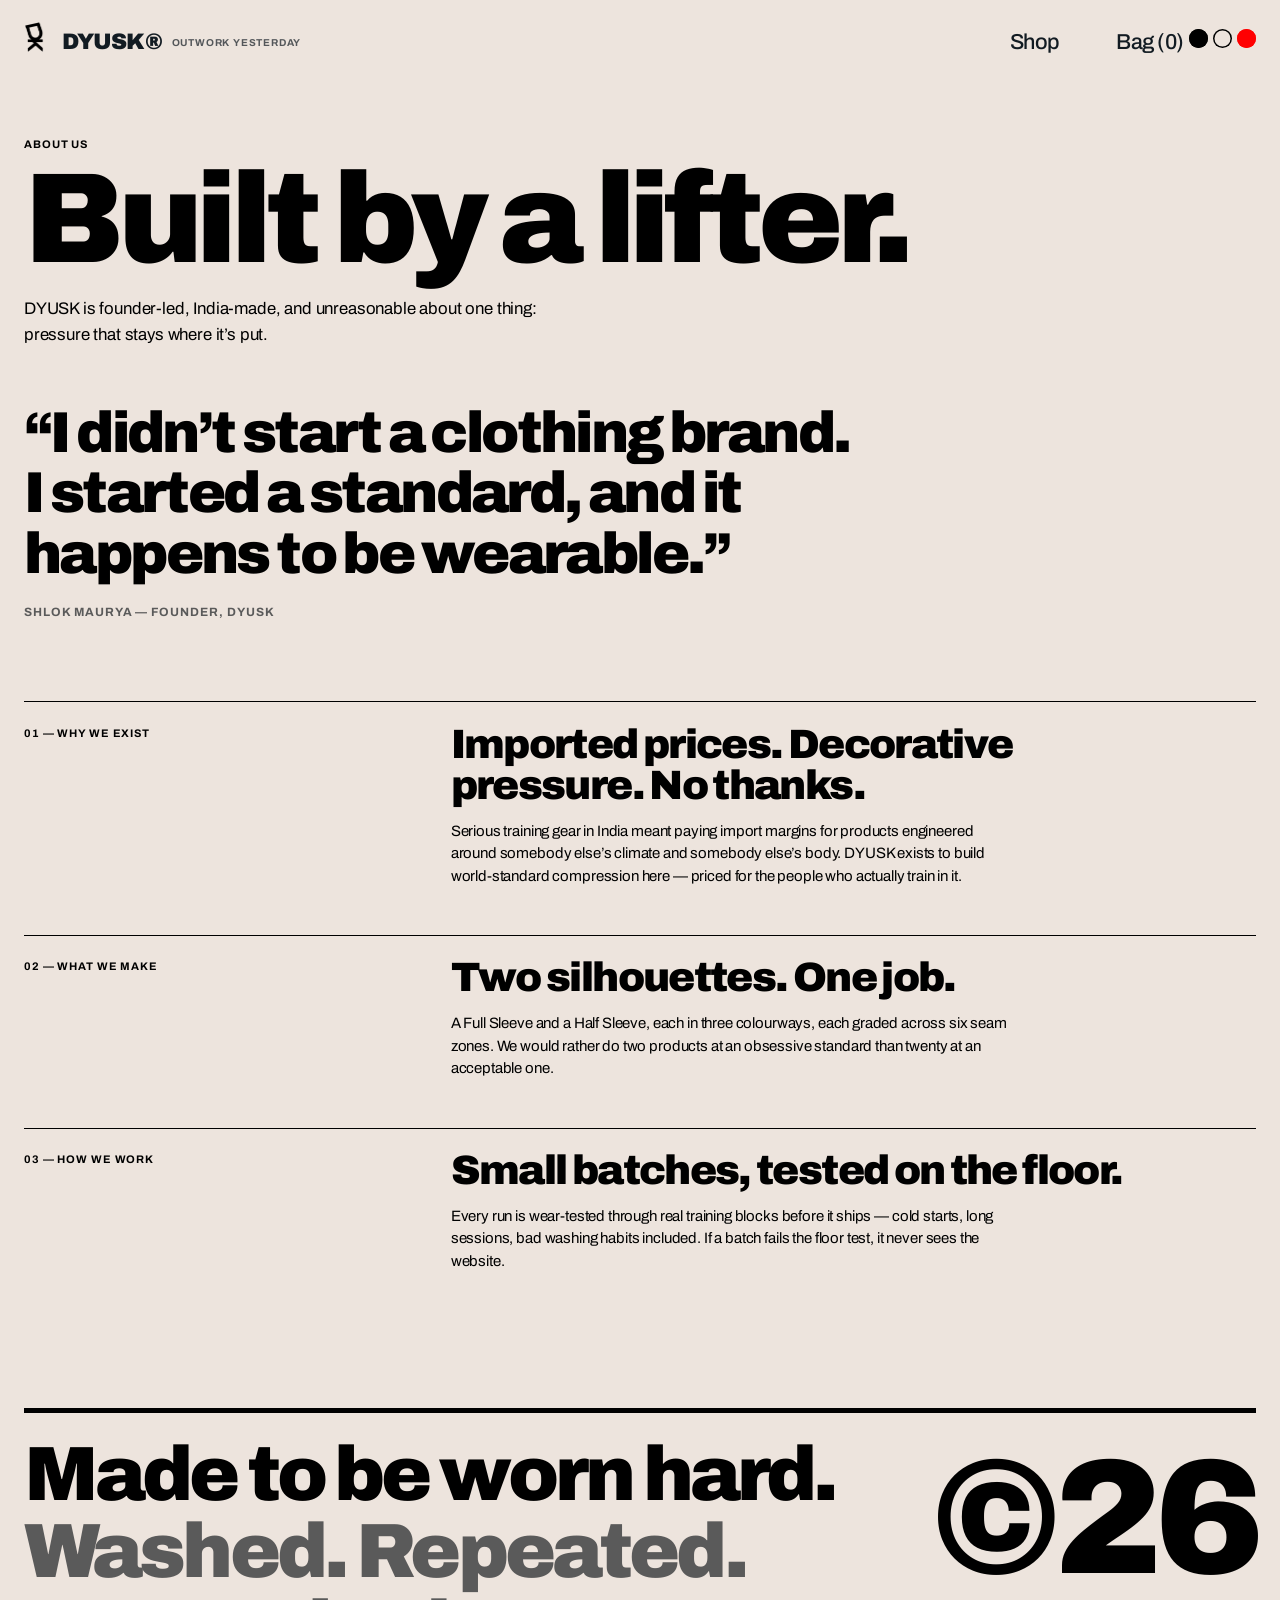
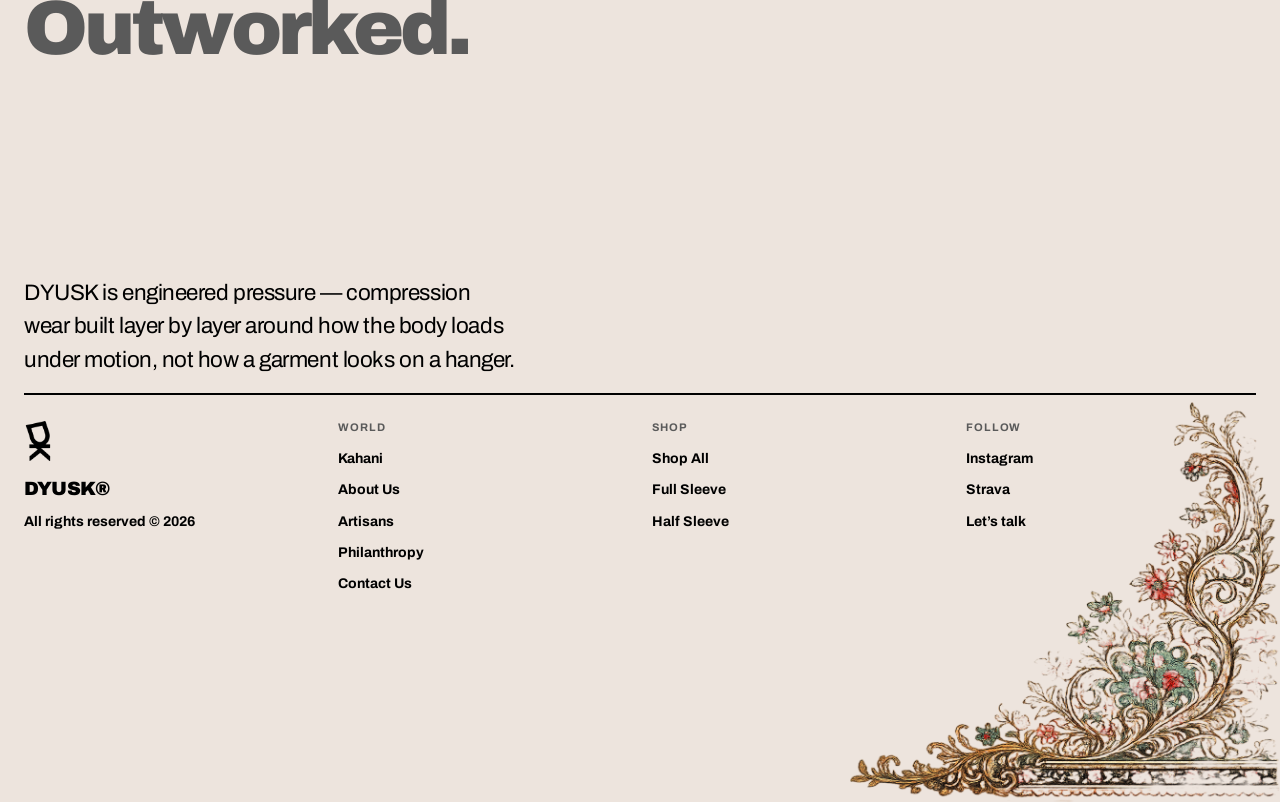
==== about.html @ fd763c17 "Five content pages, CRM-backed contact form, marquee zoom, footer ornament Pages (all in the site de" ====
<!DOCTYPE html>
<html lang="en">
<head>
<meta charset="UTF-8">
<meta name="viewport" content="width=device-width, initial-scale=1.0">
<title>About Us — DYUSK</title>
<script>
(function(){
  try{
    var t = localStorage.getItem('dyusk-theme');
    if(t === 'dark' || t === 'red'){
      document.documentElement.setAttribute('data-theme', t);
    }
  }catch(e){}
})();
</script>
<meta name="description" content="About DYUSK — a founder-led Indian compression wear brand built on one standard: engineered pressure.">
<link rel="icon" href="assets/favicon-32.png" sizes="32x32" type="image/png">
<link rel="apple-touch-icon" href="assets/favicon-180.png">
<link rel="preconnect" href="https://fonts.googleapis.com">
<link rel="preconnect" href="https://fonts.gstatic.com" crossorigin>
<link href="https://fonts.googleapis.com/css2?family=Archivo:wght@400;500;700;900&display=swap" rel="stylesheet">
<link rel="stylesheet" href="assets/css/site.css">
</head>
<body>

<a href="index.html" class="brand-mark" aria-label="DYUSK home"><img src="assets/mark-white.png" alt="DYUSK mark"/></a>
<header id="siteHeader">
  <a href="index.html" class="logo">
    <span class="brand">DYUSK&#174;</span>
    <span class="tagline">Outwork Yesterday</span>
  </a>
  <nav aria-label="Main">
    <ul>
      <li><a class="link-hover" href="shop.html">Shop</a></li>
      <li><button class="cart-btn link-hover" type="button" aria-label="Open bag">Bag (<span class="cart-count">0</span>)</button></li>
    </ul>
  </nav>
</header>

<div id="theme-switcher" aria-label="Theme">
  <button class="theme-dot" data-set="dark" type="button" aria-label="Dark theme"></button>
  <button class="theme-dot" data-set="cream" type="button" aria-label="Cream theme"></button>
  <button class="theme-dot" data-set="red" type="button" aria-label="Red theme"></button>
</div>

<section class="page-head">
  <span class="section-tag">About Us</span>
  <h1>Built by a lifter.</h1>
  <p>DYUSK is founder-led, India-made, and unreasonable about one thing: pressure that stays where it&#8217;s put.</p>
</section>
<section class="founder reveal">
  <blockquote class="f-quote">&#8220;I didn&#8217;t start a clothing brand. I started a standard, and it happens to be wearable.&#8221;</blockquote>
  <p class="f-attrib">Shlok Maurya &#8212; Founder, DYUSK</p>
</section>
<section class="story">
  <div class="story-row reveal">
    <span class="sr-kicker">01 &#8212; Why We Exist</span>
    <div class="sr-body">
      <h2>Imported prices. Decorative pressure. No thanks.</h2>
      <p>Serious training gear in India meant paying import margins for products engineered around somebody else&#8217;s climate and somebody else&#8217;s body. DYUSK exists to build world-standard compression here &#8212; priced for the people who actually train in it.</p>
    </div>
  </div>
  <div class="story-row reveal">
    <span class="sr-kicker">02 &#8212; What We Make</span>
    <div class="sr-body">
      <h2>Two silhouettes. One job.</h2>
      <p>A Full Sleeve and a Half Sleeve, each in three colourways, each graded across six seam zones. We would rather do two products at an obsessive standard than twenty at an acceptable one.</p>
    </div>
  </div>
  <div class="story-row reveal">
    <span class="sr-kicker">03 &#8212; How We Work</span>
    <div class="sr-body">
      <h2>Small batches, tested on the floor.</h2>
      <p>Every run is wear-tested through real training blocks before it ships &#8212; cold starts, long sessions, bad washing habits included. If a batch fails the floor test, it never sees the website.</p>
    </div>
  </div>
</section>

<footer id="footer">
  <div class="rule-5"></div>
  <div class="f-head">
    <div class="f-statement">
      <p>Made to be worn hard.</p>
      <p class="dim">Washed. Repeated. Outworked.</p>
    </div>
    <div class="f-year">&#169;26</div>
  </div>
  <p class="f-desc">DYUSK is engineered pressure &#8212; compression wear built layer by layer around how the body loads under motion, not how a garment looks on a hanger.</p>
  <div class="rule-2"></div>
  <div class="f-cols">
    <div class="f-col">
      <img src="assets/mark-white.png" alt="" class="f-mark"/>
      <span class="f-brand">DYUSK&#174;</span>
      <span>All rights reserved &#169; 2026</span>
    </div>
    <div class="f-col">
      <span class="kicker">World</span>
      <ul>
        <li><a class="link-hover" href="kahani.html">Kahani</a></li>
        <li><a class="link-hover" href="about.html">About Us</a></li>
        <li><a class="link-hover" href="artisans.html">Artisans</a></li>
        <li><a class="link-hover" href="philanthropy.html">Philanthropy</a></li>
        <li><a class="link-hover" href="contact.html">Contact Us</a></li>
      </ul>
    </div>
    <div class="f-col">
      <span class="kicker">Shop</span>
      <ul>
        <li><a class="link-hover" href="shop.html">Shop All</a></li>
        <li><a class="link-hover" href="product-full-sleeve.html">Full Sleeve</a></li>
        <li><a class="link-hover" href="product-half-sleeve.html">Half Sleeve</a></li>
      </ul>
    </div>
    <div class="f-col">
      <span class="kicker">Follow</span>
      <ul>
        <li><a class="link-hover" href="#" rel="noopener">Instagram</a></li>
        <li><a class="link-hover" href="#" rel="noopener">Strava</a></li>
        <li><a class="link-hover" href="contact.html">Let&#8217;s talk</a></li>
      </ul>
    </div>
  </div>
  <img src="assets/ornament-corner.png" alt="" class="f-ornament" loading="lazy"/>
</footer>

<div class="cart-scrim" id="cartScrim"></div>
<aside class="cart-drawer" id="cartDrawer" aria-label="Shopping bag">
  <div class="cart-top">
    <h2>Your Bag</h2>
    <button class="cart-close" type="button" aria-label="Close bag">
      <svg viewBox="0 0 24 24" fill="none" stroke="currentColor" stroke-width="1.8" stroke-linecap="round"><line x1="6" y1="6" x2="18" y2="18"/><line x1="18" y1="6" x2="6" y2="18"/></svg>
    </button>
  </div>
  <div class="ship-bar" id="shipBar"><p></p><div class="ship-track"><i></i></div></div>
  <div class="cart-items" id="cartItems"></div>
  <div class="cart-foot" id="cartFoot">
    <div class="cart-sub"><span>Subtotal</span><strong id="cartSub">&#8377;0</strong></div>
    <p class="cart-note">Shipping &amp; taxes calculated at checkout.</p>
    <a href="#" class="btn solid checkout-btn">Checkout</a>
  </div>
</aside>

<script src="assets/js/site.js"></script>
<script src="assets/js/commerce.js"></script>
</body>
</html>
---- assets/css/site.css ----
/* ============================================================
   DYUSK — Compression System 01
   Design language: flat editorial storefront.
   Cream ground / ink type / signal-red accent. Three themes
   (cream, dark, red) driven by [data-theme] on <html>.
   ============================================================ */

/* ---------- tokens + themes ---------- */
:root{
  --cream:#ede4dd;
  --ink:#000000;
  --red:#ff0001;
  --bg:var(--cream);
  --fg:var(--ink);
  --muted:#5a5a5a;
  --tile:#d2cac3;
  --accent:var(--red);
  --sel-bg:var(--red);
  --sel-fg:#ffffff;
  --ease:cubic-bezier(.87,0,.13,1);
  --ease-out:cubic-bezier(.19,1,.22,1);
  --gut:16px;
  --font:'Archivo','Helvetica Neue',Helvetica,Arial,sans-serif;
}
html[data-theme="dark"]{
  --bg:#000000;
  --fg:var(--cream);
  --muted:#8f8983;
  --tile:#191715;
}
html[data-theme="red"]{
  --bg:var(--red);
  --fg:#ffffff;
  --muted:#ffb3b3;
  --tile:#e00001;
  --accent:#ffffff;
  --sel-bg:#000000;
  --sel-fg:#ffffff;
}
@media (min-width:1024px){ :root{ --gut:24px; } }

/* ---------- base ---------- */
*,*::before,*::after{ box-sizing:border-box; margin:0; padding:0; }
html{ -webkit-font-smoothing:antialiased; -moz-osx-font-smoothing:grayscale; scroll-behavior:smooth; }
body{
  font-family:var(--font);
  background:var(--bg);
  color:var(--fg);
  font-size:.9375rem;
  line-height:1.5;
  transition:background .4s ease,color .4s ease;
  overflow-x:hidden;
}
::selection{ background:var(--sel-bg); color:var(--sel-fg); }
img,svg,video{ display:block; max-width:100%; }
a{ color:inherit; text-decoration:none; cursor:pointer; }
button,input,select{ font:inherit; color:inherit; background:none; border:0; cursor:pointer; }
input,select{ cursor:auto; }
ul{ list-style:none; }
h1,h2,h3,h4,h5,h6{ font-size:inherit; font-weight:inherit; }
body.no-scroll{ overflow:hidden; }
:focus-visible{ outline:2px solid var(--fg); outline-offset:3px; }
.mono{ font-size:.6875rem; font-weight:700; letter-spacing:.06em; text-transform:uppercase; }

@media (prefers-reduced-motion:reduce){
  *,*::before,*::after{ animation-duration:.01ms!important; transition-duration:.01ms!important; }
  html{ scroll-behavior:auto; }
}

/* ---------- underline hover ---------- */
.link-hover{ position:relative; display:inline-block; }
.link-hover::after{
  content:""; position:absolute; left:0; right:0; bottom:-.15em;
  height:max(2px,.09em); background:currentColor;
  transform:scaleX(0); transform-origin:left;
  transition:transform .5s cubic-bezier(.83,0,.17,1);
}
.link-hover:hover::after,.link-hover.on::after{ transform:scaleX(1); }

/* ---------- rules ---------- */
.rule-5{ height:5px; background:currentColor; }
.rule-2{ height:2px; background:currentColor; }

/* ---------- buttons ---------- */
.btn{
  display:inline-flex; align-items:center; justify-content:center; gap:.5em;
  padding:.9em 1.8em; font-size:.75rem; font-weight:700;
  letter-spacing:.08em; text-transform:uppercase;
  border:2px solid var(--fg); border-radius:0; box-shadow:none; transition:background .25s,color .25s;
}
.btn.solid{ background:var(--fg); color:var(--bg); }
.btn.solid:hover{ background:transparent; color:var(--fg); }
.btn.ghost:hover{ background:var(--fg); color:var(--bg); }

/* ---------- header ---------- */
#siteHeader{
  position:fixed; top:0; left:0; right:0; z-index:60;
  display:flex; align-items:center; justify-content:space-between;
  padding:26px var(--gut);
  color:#fff; mix-blend-mode:difference;
  transition:transform .5s var(--ease-out);
}
/* logo mark lives OUTSIDE the blend-mode header so it never color-shifts
   over page content — tinted per theme instead */
.brand-mark{
  position:fixed; top:21px; left:var(--gut); z-index:62; display:block;
}
.brand-mark img{
  height:32px; width:auto;
  filter:brightness(0); /* white source -> ink on cream */
  transition:filter .4s ease;
}
html[data-theme="dark"] .brand-mark img,
html[data-theme="red"] .brand-mark img{ filter:none; }
#siteHeader .logo{ display:flex; align-items:center; gap:10px; margin-left:38px; }
#siteHeader .logo .brand{
  font-size:1.4rem; font-weight:900; letter-spacing:-.04em; line-height:1;
}
#siteHeader .logo .tagline{
  font-size:.625rem; font-weight:700; letter-spacing:.08em; text-transform:uppercase;
  opacity:.7; display:none;
}
@media (min-width:768px){ #siteHeader .logo .tagline{ display:inline; } }
#siteHeader nav ul{ display:flex; align-items:center; gap:24px; }
@media (min-width:768px){ #siteHeader nav ul{ gap:56px; margin-right:72px; } }
#siteHeader nav a,#siteHeader nav button{
  font-size:1rem; font-weight:500; letter-spacing:-.02em;
}
@media (min-width:768px){ #siteHeader nav a,#siteHeader nav button{ font-size:1.35rem; } }
.cart-btn{ white-space:nowrap; }
.cart-btn.bump{ animation:bump .4s var(--ease-out); }
@keyframes bump{ 40%{ transform:scale(1.15); } }

/* theme switcher (real colors — outside the blend layer) */
#theme-switcher{
  position:fixed; top:29px; right:var(--gut); z-index:61;
  display:flex; gap:5px;
}
.theme-dot{
  width:19px; height:19px; border-radius:50%; padding:0;
  transition:transform .2s ease;
}
.theme-dot:hover{ transform:scale(1.15); }
.theme-dot[data-set="cream"]{ background:var(--cream); box-shadow:inset 0 0 0 1.5px #000; }
.theme-dot[data-set="dark"]{ background:#000; box-shadow:inset 0 0 0 1.5px #000; }
html[data-theme="dark"] .theme-dot[data-set="dark"]{ box-shadow:inset 0 0 0 1.5px var(--cream); }
.theme-dot[data-set="red"]{ background:var(--red); box-shadow:inset 0 0 0 1.5px var(--red); }
html[data-theme="red"] .theme-dot[data-set="red"]{ box-shadow:inset 0 0 0 1.5px #fff; }
/* mobile: dots sit above the PDP sticky buy bar's height so they never overlap it */
@media (max-width:767px){ #theme-switcher{ top:auto; bottom:88px; } }

/* ---------- preloader ---------- */
#preloader{
  position:fixed; inset:0; z-index:100;
  display:flex; align-items:center; justify-content:center;
  background:#000; color:var(--cream);
  transition:clip-path .9s var(--ease);
  clip-path:inset(0 0 0 0);
}
#preloader.done{ clip-path:inset(0 0 100% 0); pointer-events:none; }
#preloader .pre-word{
  font-size:clamp(3rem,14vw,11rem); font-weight:900; letter-spacing:-.05em; line-height:1;
}
#preloader .pre-count{
  position:absolute; right:var(--gut); bottom:24px;
  font-size:1.4rem; font-weight:700;
}

/* ---------- hero ---------- */
.hero-brand{ padding:6.5rem var(--gut) 0; }
.wordmark{
  font-size:24.5vw; font-weight:900; letter-spacing:-.06em; line-height:.82;
  text-transform:uppercase; margin-bottom:1.5rem; user-select:none;
  margin-left:-.045em;
}
.wordmark sup{ font-size:.14em; font-weight:700; letter-spacing:0; vertical-align:super; }
.hero-brand .rule-5{ margin-bottom:1.5rem; }
.hero-grid{
  display:grid; grid-template-columns:repeat(8,1fr);
  gap:2.5rem 1.5rem; margin-bottom:2.5rem;
  font-size:.75rem; font-weight:700;
}
.hero-grid h1,.hero-grid h2{ text-transform:uppercase; font-weight:700; }
.hero-grid h2{ margin-bottom:1rem; }
.hg-brand{ grid-column:span 3; }
.hg-why{ grid-column:span 5; }
.hg-why p{ font-size:.875rem; font-weight:700; line-height:1.15; letter-spacing:-.025em; }
.hg-links{ grid-column:span 4; display:flex; flex-direction:column; gap:.75rem; align-items:flex-start; text-transform:uppercase; }
.hg-copy{ grid-column:span 4; text-align:right; }
@media (min-width:768px){
  .hero-grid{ grid-template-columns:repeat(16,1fr); gap:1.5rem; }
  .hg-brand{ grid-column:span 4; }
  .hg-why{ grid-column:span 8; }
  .hg-why p{ max-width:60%; }
  .hg-links{ grid-column:span 3; }
  .hg-copy{ grid-column:span 1; }
}

/* ---------- product grid (home) ---------- */
.pgrid{
  display:grid; grid-template-columns:repeat(2,1fr);
  gap:2.5rem 1rem; padding:0 var(--gut); margin-bottom:8.5rem;
}
@media (min-width:1024px){ .pgrid{ grid-template-columns:repeat(4,1fr); gap:1.5rem; } }
.pgrid-loose{
  display:grid; grid-template-columns:repeat(8,1fr);
  gap:2.5rem 1.5rem; padding:0 var(--gut); margin-bottom:8.5rem;
}
@media (min-width:768px){ .pgrid-loose{ grid-template-columns:repeat(16,1fr); } }
.g-a{ grid-column:1 / span 5; }
.g-b{ grid-column:3 / span 6; }
@media (min-width:768px){
  .g-a{ grid-column:1 / span 5; }
  .g-b{ grid-column:11 / span 5; align-self:end; }
}

/* product tile — front photo, hover wipes in the back view */
.pcard{ display:block; }
.pcard .media{
  position:relative; overflow:hidden;
  background:var(--tile); aspect-ratio:9/12;
}
.pcard .media img{
  position:absolute; inset:0; width:100%; height:100%;
  object-fit:contain; padding:9% 10%;
}
.pcard .media .ph-back{
  clip-path:polygon(0 0,0 0,0 100%,0 100%);
  transform:scale(1.2);
  filter:brightness(4) contrast(1.5);
  transition:clip-path .5s var(--ease),transform .5s var(--ease),filter .5s var(--ease);
}
@media (hover:hover){
  .pcard:hover .media .ph-back{
    clip-path:polygon(0 0,100% 0,100% 100%,0 100%);
    transform:scale(1); filter:none;
  }
}
.pcard .prow{
  display:flex; flex-direction:column; gap:.35rem;
  justify-content:space-between; margin-top:.8rem;
  font-size:1.05rem; line-height:1.2; letter-spacing:-.02em; font-weight:500;
}
@media (min-width:768px){ .pcard .prow{ flex-direction:row; } }
.pcard .cat{
  display:flex; align-items:center; gap:.35rem; margin-top:.45rem;
  font-size:.6875rem; text-transform:uppercase; letter-spacing:.04em; font-weight:700;
}
.pcard .cat i{ width:8px; height:8px; border-radius:50%; background:currentColor; }

/* ---------- section head ---------- */
.section-head{ padding:0 var(--gut); margin-bottom:2.5rem; }
.section-tag{
  display:block; font-size:.6875rem; font-weight:700;
  letter-spacing:.08em; text-transform:uppercase; margin-bottom:1rem;
}
.section-head h2{
  font-size:clamp(2rem,5vw,4.5rem); font-weight:900;
  letter-spacing:-.045em; line-height:.95; text-wrap:balance;
}
.section-head p{ margin-top:1.2rem; max-width:52ch; letter-spacing:-.01em; }

/* ---------- spec strip ---------- */
.spec-strip{
  margin:0 var(--gut) 8.5rem;
  border-top:2px solid currentColor;
  display:grid; grid-template-columns:repeat(2,1fr);
}
@media (min-width:768px){ .spec-strip{ grid-template-columns:repeat(4,1fr); } }
.spec-strip .cell{ padding:1.4rem 1rem 1.6rem 0; border-bottom:1px solid currentColor; }
.spec-strip .num{
  font-size:clamp(2.6rem,5.5vw,5rem); font-weight:900; letter-spacing:-.04em; line-height:1;
}
.spec-strip .num small{ font-size:.35em; font-weight:700; letter-spacing:0; }
.spec-strip .label{
  display:block; margin-top:.5rem;
  font-size:.6875rem; font-weight:700; text-transform:uppercase; letter-spacing:.06em;
  color:var(--muted);
}

/* ---------- statement / cta band ---------- */
.cta-band{ padding:0 var(--gut); margin-bottom:8.5rem; }
.cta-band h2{
  font-size:clamp(2.4rem,7.5vw,7rem); font-weight:900;
  letter-spacing:-.05em; line-height:.95; margin-bottom:2rem; text-wrap:balance;
}
.cta-band .dim{ color:var(--accent); }
html[data-theme="red"] .cta-band .dim{ color:#000; }
.cta-band .btn.solid{
  background:var(--accent); border-color:var(--accent); color:#fff;
}
.cta-band .btn.solid:hover{ background:transparent; color:var(--accent); }
html[data-theme="red"] .cta-band .btn.solid{ color:var(--red); }
html[data-theme="red"] .cta-band .btn.solid:hover{ background:transparent; color:#fff; }

/* ---------- art marquee (infinite scroll) ---------- */
.art-band{ margin-bottom:8.5rem; }
.art-marquee{
  overflow:hidden;
  border-top:2px solid currentColor; border-bottom:2px solid currentColor;
  padding:1.5rem 0;
}
.art-track{
  display:flex; gap:1.5rem; width:max-content; will-change:transform;
}
.art-track img{
  height:min(52vw,340px); width:auto; aspect-ratio:3/4;
  object-fit:cover; background:var(--tile); flex:none;
}
@media (prefers-reduced-motion:reduce){
  .art-marquee{ overflow-x:auto; }
}

/* ---------- trust band ---------- */
.trust-band{
  margin:0 var(--gut) 8.5rem;
  border-top:1px solid currentColor; border-bottom:1px solid currentColor;
  display:grid; grid-template-columns:repeat(2,1fr);
}
@media (min-width:900px){ .trust-band{ grid-template-columns:repeat(4,1fr); } }
.tb-item{
  display:flex; align-items:center; gap:.6rem; padding:1.1rem .5rem;
  font-size:.6875rem; font-weight:700; text-transform:uppercase; letter-spacing:.05em;
}
.tb-item svg{ width:18px; height:18px; flex:none; }

/* ---------- newsletter ---------- */
.newsletter{ padding:0 var(--gut); margin-bottom:8.5rem; }
.nl-inner{
  border-top:2px solid currentColor; padding-top:2rem;
  display:grid; gap:2rem;
}
@media (min-width:900px){ .nl-inner{ grid-template-columns:1.2fr 1fr; align-items:end; } }
.nl-copy h2{
  font-size:clamp(2rem,4.5vw,4rem); font-weight:900; letter-spacing:-.045em; line-height:.95;
}
.nl-copy p{ margin-top:1rem; max-width:46ch; }
.nl-form{ display:flex; gap:0; border:2px solid var(--fg); }
.nl-form input{
  flex:1; min-width:0; padding:.9em 1.2em;
  background:transparent; font-size:.9rem;
}
.nl-form input::placeholder{ color:var(--muted); }
.nl-form .btn{ border:0; border-left:2px solid var(--fg); }
.nl-ok{ font-weight:700; font-size:1.1rem; letter-spacing:-.02em; }

/* ---------- footer ---------- */
footer#footer{ padding:0 var(--gut) 2.5rem; font-size:.875rem; }
footer#footer .rule-5{ margin-bottom:1.5rem; }
.f-head{
  display:flex; flex-direction:column; justify-content:space-between;
  gap:1rem; margin-bottom:1.5rem;
}
@media (min-width:768px){ .f-head{ flex-direction:row; gap:2rem; } }
.f-statement{
  flex:1; font-size:clamp(2.5rem,6vw,6.5rem); font-weight:900;
  letter-spacing:-.05em; line-height:1; text-wrap:balance;
}
.f-statement .dim{ color:var(--muted); }
.f-year{
  font-size:clamp(6rem,12.75vw,15rem); font-weight:900; letter-spacing:-.05em; line-height:1;
}
.f-desc{
  margin:7rem 0 1rem; max-width:52ch;
  letter-spacing:-.02em; font-size:1.05rem; text-wrap:balance;
}
@media (min-width:768px){ .f-desc{ margin-top:13rem; font-size:1.4rem; } }
footer#footer .rule-2{ margin-bottom:1.5rem; }
.f-cols{
  display:grid; grid-template-columns:repeat(2,1fr);
  gap:3rem 1.5rem; font-weight:700;
}
@media (min-width:768px){ .f-cols{ grid-template-columns:repeat(4,1fr); } }
.f-col .f-mark{
  height:44px; width:auto; margin-bottom:.8rem;
  filter:brightness(0); /* white mark -> ink on the cream ground */
}
html[data-theme="dark"] .f-col .f-mark,
html[data-theme="red"] .f-col .f-mark{ filter:none; }
.f-col .f-brand{ font-size:1.2rem; font-weight:900; letter-spacing:-.04em; display:block; margin-bottom:.4rem; }
.f-col ul{ display:flex; flex-direction:column; gap:.65rem; align-items:flex-start; }
.f-col .kicker{
  display:block; font-size:.6875rem; text-transform:uppercase;
  letter-spacing:.08em; color:var(--muted); margin-bottom:.8rem;
}

/* ---------- reveal ---------- */
.reveal{ opacity:0; transform:translateY(26px); transition:opacity .7s ease,transform .7s var(--ease-out); }
.reveal.in{ opacity:1; transform:none; }
.reveal-d1{ transition-delay:.12s; }

/* ============================================================
   SHOP PAGE
   ============================================================ */
.shop-head{ padding:8.5rem var(--gut) 0; margin-bottom:2rem; }
.shop-head h1{
  font-size:clamp(3.5rem,12vw,11rem); font-weight:900;
  letter-spacing:-.05em; line-height:.9; text-transform:uppercase; margin-bottom:1.2rem;
}
.shop-head p{ max-width:52ch; letter-spacing:-.01em; }
.shop-head .section-tag{ margin-bottom:.6rem; }

.shop-bar{
  margin:0 var(--gut) 2.5rem;
  border-top:2px solid currentColor; border-bottom:1px solid currentColor;
  padding:.9rem 0;
  display:flex; flex-wrap:wrap; align-items:center; justify-content:space-between; gap:1rem;
}
.shop-filters{ display:flex; flex-wrap:wrap; gap:1rem 2rem; }
.filter-group{ display:flex; flex-wrap:wrap; gap:1.1rem; }
.filter-chip{
  font-size:.75rem; font-weight:700; text-transform:uppercase; letter-spacing:.05em;
  position:relative; padding-bottom:.15rem; color:var(--muted);
}
.filter-chip:hover{ color:var(--fg); }
.filter-chip.active{ color:var(--fg); box-shadow:inset 0 -2px 0 var(--fg); }
.shop-sort{ display:flex; align-items:center; gap:.8rem; font-size:.75rem; font-weight:700; text-transform:uppercase; letter-spacing:.05em; }
.shop-count{ color:var(--muted); }
.shop-sort select{
  background:transparent; border:2px solid var(--fg); padding:.4em .6em;
  font-size:.75rem; font-weight:700; text-transform:uppercase; color:var(--fg);
}
.shop-sort select option{ color:#000; background:#fff; }

.shop-grid{
  display:grid; grid-template-columns:repeat(2,1fr);
  gap:2.5rem 1rem; margin:0 var(--gut) 8.5rem;
}
@media (min-width:1024px){ .shop-grid{ grid-template-columns:repeat(4,1fr); gap:1.5rem; } }
.cross-grid{
  display:grid; grid-template-columns:repeat(2,1fr);
  gap:2.5rem 1rem; margin:0 var(--gut) 8.5rem;
}
@media (min-width:1024px){ .cross-grid{ grid-template-columns:repeat(3,1fr); gap:1.5rem; } }

/* shop tile — same tile language as .pcard, plus quick-add */
.shop-tile{ position:relative; }
.shop-tile.hide{ display:none; }
.st-media{
  position:relative; overflow:hidden;
  background:var(--tile); aspect-ratio:9/12;
}
.st-media img{
  position:absolute; inset:0; width:100%; height:100%;
  object-fit:contain; padding:9% 10%;
}
.st-media .st-back{
  clip-path:polygon(0 0,0 0,0 100%,0 100%);
  transform:scale(1.2); filter:brightness(4) contrast(1.5);
  transition:clip-path .5s var(--ease),transform .5s var(--ease),filter .5s var(--ease);
}
@media (hover:hover){
  .shop-tile:hover .st-media .st-back{
    clip-path:polygon(0 0,100% 0,100% 100%,0 100%);
    transform:scale(1); filter:none;
  }
}
.st-badge{
  position:absolute; top:10px; left:10px; z-index:2;
  font-size:.625rem; font-weight:700; text-transform:uppercase; letter-spacing:.06em;
  border:1.5px solid var(--ink); color:var(--ink); padding:.25em .6em;
  background:var(--cream);
}
.st-quick{
  position:absolute; left:0; right:0; bottom:0; z-index:2;
  display:flex; opacity:0; transform:translateY(100%);
  transition:opacity .3s ease,transform .35s var(--ease-out);
}
.shop-tile:hover .st-quick,.st-quick:focus-within{ opacity:1; transform:none; }
@media (hover:none){ .st-quick{ opacity:1; transform:none; } }
.st-quick-add,.st-size{
  flex:1; padding:.85em .4em; background:var(--ink); color:var(--cream);
  font-size:.6875rem; font-weight:700; text-transform:uppercase; letter-spacing:.05em;
  border-right:1px solid rgba(237,228,221,.25);
}
.st-quick-add:hover,.st-size:hover{ background:var(--red); color:#fff; }
.st-body{ display:block; margin-top:.8rem; }
.st-row{
  display:flex; justify-content:space-between; gap:1rem;
  font-size:1.05rem; letter-spacing:-.02em; font-weight:500; line-height:1.2;
}
.st-meta{
  display:flex; align-items:center; gap:.35rem; margin-top:.45rem;
  font-size:.6875rem; text-transform:uppercase; letter-spacing:.04em; font-weight:700;
}
.st-meta::before{ content:""; width:8px; height:8px; border-radius:50%; background:currentColor; }
.st-rate{ display:block; margin-top:.3rem; font-size:.6875rem; font-weight:700; color:var(--muted); }
.stars{ color:var(--accent); letter-spacing:.1em; }

/* ============================================================
   PRODUCT DETAIL PAGE
   ============================================================ */
.product-detail{ padding:7.5rem var(--gut) 0; margin-bottom:8.5rem; }
.back-link{ display:inline-block; margin-bottom:1.5rem; }
.back-link:hover{ color:var(--muted); }
.product-detail-grid{ display:grid; gap:2.5rem; }
@media (min-width:900px){
  .product-detail-grid{ grid-template-columns:minmax(0,7fr) minmax(0,5fr); gap:1.5rem; }
  .pd-gallery{ position:sticky; top:6rem; align-self:start; }
}
.pd-stage{ position:relative; background:var(--tile); aspect-ratio:9/11; overflow:hidden; }
.pd-stage img{
  position:absolute; inset:0; width:100%; height:100%;
  object-fit:contain; padding:7%;
  opacity:0; transition:opacity .35s ease;
}
.pd-stage img.on{ opacity:1; }
.pd-thumbs{ display:flex; gap:.6rem; margin-top:.6rem; }
.pd-thumb{
  width:72px; aspect-ratio:9/11; overflow:hidden; background:var(--tile);
  border:2px solid transparent; padding:0;
}
.pd-thumb img{ width:100%; height:100%; object-fit:contain; padding:8%; }
.pd-thumb.active{ border-color:var(--fg); }

.product-info{ max-width:560px; }
.pd-eyebrow{
  display:block; font-size:.6875rem; font-weight:700;
  text-transform:uppercase; letter-spacing:.08em; margin-bottom:1rem;
}
.product-info h1{
  font-size:clamp(2.2rem,4.5vw,3.6rem); font-weight:900;
  letter-spacing:-.045em; line-height:.95; margin-bottom:.8rem; text-wrap:balance;
}
.pd-rating{ font-size:.75rem; font-weight:700; margin-bottom:1.2rem; color:var(--muted); }
.pd-desc{ letter-spacing:-.01em; margin-bottom:1.4rem; max-width:46ch; }
.pd-price{ font-size:2rem; font-weight:900; letter-spacing:-.04em; margin-bottom:2rem; }

.pd-field{ margin-bottom:1.6rem; }
.pd-field-head{ display:flex; justify-content:space-between; align-items:baseline; }
.pd-field-label{
  display:block; font-size:.6875rem; font-weight:700;
  text-transform:uppercase; letter-spacing:.08em; margin-bottom:.7rem;
}
.size-guide-link{
  font-size:.6875rem; font-weight:700; text-transform:uppercase; letter-spacing:.05em;
  text-decoration:underline; text-underline-offset:3px;
}
.pd-colors{ display:flex; gap:.6rem; }
.pd-color{
  width:34px; height:34px; border-radius:50%; background:var(--sw);
  box-shadow:inset 0 0 0 1px rgba(0,0,0,.25);
  border:2px solid transparent; outline:2px solid transparent; outline-offset:2px;
  transition:outline-color .2s;
}
.pd-color.active{ outline-color:var(--fg); }
.pd-sizes{ display:flex; flex-wrap:wrap; gap:.5rem; }
.size-btn{
  min-width:52px; padding:.7em .5em; text-align:center;
  border:1.5px solid var(--fg); font-size:.8rem; font-weight:700;
  transition:background .2s,color .2s;
}
.size-btn:hover{ background:var(--fg); color:var(--bg); }
.size-btn.active{ background:var(--fg); color:var(--bg); }
.size-btn.oos{ opacity:.3; cursor:not-allowed; text-decoration:line-through; }

.pd-actions{ display:flex; gap:.8rem; margin-top:2rem; }
.qty{
  display:flex; align-items:center; border:2px solid var(--fg);
}
.qty button{ width:42px; height:100%; font-size:1.1rem; font-weight:700; }
.qty button:hover{ background:var(--fg); color:var(--bg); }
.qty span{ min-width:2ch; text-align:center; font-weight:700; }
.add-to-cart{ flex:1; }
.add-hint{ margin-top:.6rem; font-size:.75rem; font-weight:700; color:var(--accent); text-transform:uppercase; letter-spacing:.05em; }

.pd-trust{
  margin-top:2.2rem; border-top:1px solid currentColor;
  display:flex; flex-direction:column;
}
.pd-trust > div{
  display:flex; align-items:center; gap:.6rem; padding:.8rem 0;
  border-bottom:1px solid currentColor;
  font-size:.6875rem; font-weight:700; text-transform:uppercase; letter-spacing:.05em;
}
.pd-trust svg{ width:17px; height:17px; flex:none; }

.pd-accordion{ margin-top:2.2rem; }
.acc-item{ border-top:1px solid currentColor; }
.acc-item:last-child{ border-bottom:1px solid currentColor; }
.acc-head{
  width:100%; display:flex; justify-content:space-between; align-items:center;
  padding:1rem 0; font-size:.8rem; font-weight:700;
  text-transform:uppercase; letter-spacing:.06em; text-align:left;
}
.acc-sign{ position:relative; width:14px; height:14px; flex:none; }
.acc-sign::before,.acc-sign::after{
  content:""; position:absolute; background:currentColor;
  top:50%; left:0; width:100%; height:2px; transform:translateY(-50%);
}
.acc-sign::after{ transform:translateY(-50%) rotate(90deg); transition:transform .3s var(--ease-out); }
.acc-item.open .acc-sign::after{ transform:translateY(-50%) rotate(0); }
.acc-body{ overflow:hidden; max-height:0; transition:max-height .4s var(--ease-out); }
.acc-body-inner{ padding:0 0 1.2rem; }
.acc-body-inner ul{ display:flex; flex-direction:column; gap:.45rem; font-size:.875rem; letter-spacing:-.01em; }
.acc-body-inner li{ padding-left:1.1em; position:relative; }
.acc-body-inner li::before{
  content:""; position:absolute; left:0; top:.55em;
  width:7px; height:7px; border-radius:50%; background:currentColor;
}

/* sticky mobile buy bar */
.pd-sticky{
  position:fixed; left:0; right:0; bottom:0; z-index:55;
  display:flex; align-items:center; justify-content:space-between; gap:1rem;
  padding:.8rem var(--gut);
  background:var(--bg); border-top:2px solid var(--fg);
  transform:translateY(110%); transition:transform .4s var(--ease-out);
}
.pd-sticky.show{ transform:none; }
@media (min-width:900px){ .pd-sticky{ display:none; } }
.pds-info{ display:flex; flex-direction:column; line-height:1.2; }
.pds-name{ font-weight:700; font-size:.8rem; }
.pds-price{ font-weight:900; }

/* size guide modal */
.modal-scrim{
  position:fixed; inset:0; z-index:80; background:rgba(0,0,0,.55);
  display:flex; align-items:center; justify-content:center; padding:var(--gut);
  opacity:0; pointer-events:none; transition:opacity .3s ease;
}
.modal-scrim.open{ opacity:1; pointer-events:auto; }
.sg-modal{
  background:var(--bg); color:var(--fg); border:2px solid var(--fg);
  max-width:560px; width:100%; max-height:85vh; overflow-y:auto; padding:1.5rem;
  transform:translateY(20px); transition:transform .35s var(--ease-out);
}
.modal-scrim.open .sg-modal{ transform:none; }
.modal-top{ display:flex; justify-content:space-between; align-items:center; margin-bottom:1.2rem; }
.modal-top h3{ font-size:1.3rem; font-weight:900; letter-spacing:-.03em; }
.size-table{ width:100%; border-collapse:collapse; font-size:.875rem; }
.size-table th,.size-table td{
  text-align:left; padding:.6rem .5rem; border-bottom:1px solid currentColor;
}
.size-table th{
  font-size:.6875rem; text-transform:uppercase; letter-spacing:.06em;
  border-bottom:2px solid currentColor;
}
.modal-note{ margin-top:1rem; font-size:.8rem; color:var(--muted); }

/* ============================================================
   CART DRAWER + TOAST
   ============================================================ */
.cart-scrim{
  position:fixed; inset:0; z-index:70; background:rgba(0,0,0,.55);
  opacity:0; pointer-events:none; transition:opacity .3s ease;
}
.cart-scrim.open{ opacity:1; pointer-events:auto; }
.cart-drawer{
  position:fixed; top:0; right:0; bottom:0; z-index:71;
  width:min(430px,100vw);
  background:var(--bg); color:var(--fg); border-left:2px solid var(--fg);
  display:flex; flex-direction:column;
  transform:translateX(100%); transition:transform .45s var(--ease);
}
.cart-drawer.open{ transform:none; }
.cart-top{
  display:flex; justify-content:space-between; align-items:center;
  padding:1.2rem 1.2rem 1rem; border-bottom:2px solid var(--fg);
}
.cart-top h2{ font-size:1.4rem; font-weight:900; letter-spacing:-.03em; }
.cart-close{ width:34px; height:34px; display:flex; align-items:center; justify-content:center; }
.cart-close svg{ width:20px; height:20px; }
.cart-close:hover{ color:var(--accent); }

.ship-bar{ padding:.9rem 1.2rem 0; font-size:.75rem; font-weight:700; }
.ship-track{ height:3px; background:color-mix(in srgb,currentColor 20%,transparent); margin-top:.5rem; }
.ship-track i{ display:block; height:100%; width:0; background:currentColor; transition:width .4s ease; }

.cart-items{ flex:1; overflow-y:auto; padding:1.2rem; display:flex; flex-direction:column; gap:1.2rem; }
.cart-line{ display:flex; gap:1rem; border-bottom:1px solid currentColor; padding-bottom:1.2rem; }
.cart-line-img{ width:84px; flex:none; background:var(--tile); aspect-ratio:9/11; overflow:hidden; }
.cart-line-img img{ width:100%; height:100%; object-fit:contain; padding:8%; }
.cart-line-info{ flex:1; display:flex; flex-direction:column; }
.cart-line-info h4{ font-weight:700; font-size:.9rem; letter-spacing:-.01em; }
.cart-line-meta{ font-size:.6875rem; font-weight:700; text-transform:uppercase; letter-spacing:.05em; color:var(--muted); margin:.25rem 0 .4rem; }
.cart-line-remove{
  align-self:flex-start; font-size:.6875rem; font-weight:700; text-transform:uppercase;
  letter-spacing:.05em; text-decoration:underline; text-underline-offset:2px;
}
.cart-line-remove:hover{ color:var(--accent); }
.cart-line-foot{ display:flex; justify-content:space-between; align-items:center; margin-top:auto; }
.cart-qty{ display:flex; align-items:center; border:1.5px solid var(--fg); }
.cart-qty button{ width:30px; height:28px; font-weight:700; }
.cart-qty button:hover{ background:var(--fg); color:var(--bg); }
.cart-qty span{ min-width:2ch; text-align:center; font-size:.85rem; font-weight:700; }
.cart-line-price{ font-weight:900; }
.cart-empty{
  margin:auto; text-align:center; display:flex; flex-direction:column;
  align-items:center; gap:1rem; padding:2rem 0;
}
.cart-empty svg{ width:38px; height:38px; opacity:.5; }
.cart-empty p{ font-weight:700; }
.cart-foot{ border-top:2px solid var(--fg); padding:1.2rem; }
.cart-sub{ display:flex; justify-content:space-between; font-size:1.05rem; font-weight:900; letter-spacing:-.02em; }
.cart-note{ font-size:.75rem; color:var(--muted); margin:.5rem 0 1rem; }
.checkout-btn{
  width:100%; background:var(--fg); color:var(--bg);
}
.checkout-btn:hover{ background:transparent; color:var(--fg); }

.dtoast{
  position:fixed; left:50%; bottom:28px; z-index:90;
  transform:translate(-50%,150%);
  background:var(--ink); color:var(--cream);
  font-size:.75rem; font-weight:700; text-transform:uppercase; letter-spacing:.06em;
  padding:.9em 1.6em; transition:transform .4s var(--ease-out);
}
.dtoast.on{ transform:translate(-50%,0); }


/* ============================================================
   CONTENT PAGES (kahani / about / artisans / philanthropy / contact)
   ============================================================ */
.page-head{ padding:8.5rem var(--gut) 0; margin-bottom:3.5rem; }
.page-head h1{
  font-size:clamp(3rem,10vw,9rem); font-weight:900;
  letter-spacing:-.05em; line-height:.9; margin-bottom:1.2rem; text-wrap:balance;
}
.page-head p{ max-width:52ch; letter-spacing:-.01em; font-size:1.05rem; }
.page-head .section-tag{ margin-bottom:.6rem; }

.story{ padding:0 var(--gut); margin-bottom:8.5rem; display:grid; gap:3rem; }
.story-row{ border-top:1px solid currentColor; padding-top:1.4rem; display:grid; gap:1rem; }
@media (min-width:768px){
  .story-row{ grid-template-columns:minmax(0,4fr) minmax(0,8fr); gap:1.5rem; }
}
.sr-kicker{
  font-size:.6875rem; font-weight:700; text-transform:uppercase; letter-spacing:.08em;
}
.sr-body h2{
  font-size:clamp(1.6rem,3.2vw,2.6rem); font-weight:900;
  letter-spacing:-.04em; line-height:1; margin-bottom:.8rem; text-wrap:balance;
}
.sr-body p{ max-width:62ch; letter-spacing:-.01em; }

.founder{ padding:0 var(--gut); margin-bottom:5rem; }
.f-quote{
  font-size:clamp(1.8rem,4.5vw,3.8rem); font-weight:900;
  letter-spacing:-.045em; line-height:1.05; max-width:24ch; text-wrap:balance;
}
.f-attrib{
  margin-top:1.2rem; font-size:.75rem; font-weight:700;
  text-transform:uppercase; letter-spacing:.08em; color:var(--muted);
}

/* contact */
.contact-grid{
  padding:0 var(--gut); margin-bottom:8.5rem;
  display:grid; gap:3rem;
}
@media (min-width:900px){ .contact-grid{ grid-template-columns:minmax(0,7fr) minmax(0,4fr); gap:4rem; } }
.contact-form{ max-width:640px; }
.cf-field{ margin-bottom:1.4rem; }
.cf-field label{
  display:block; font-size:.6875rem; font-weight:700;
  text-transform:uppercase; letter-spacing:.08em; margin-bottom:.5rem;
}
.cf-field .opt{ color:var(--muted); text-transform:none; letter-spacing:0; }
.cf-field input,.cf-field textarea{
  width:100%; padding:.85em 1em; background:transparent;
  border:2px solid var(--fg); font-size:.95rem; resize:vertical;
}
.cf-field input::placeholder,.cf-field textarea::placeholder{ color:var(--muted); }
.cf-hint{ margin-top:.8rem; font-size:.8rem; font-weight:700; }
.contact-side{ display:flex; flex-direction:column; gap:2rem; }
.cs-block .kicker{
  display:block; font-size:.6875rem; font-weight:700; text-transform:uppercase;
  letter-spacing:.08em; color:var(--muted); margin-bottom:.5rem;
}
.cs-block{ font-weight:700; letter-spacing:-.01em; line-height:1.6; }

/* art cell hover zoom (image scales inside its fixed frame) */
.art-cell{ overflow:hidden; flex:none; background:var(--tile); }
.art-cell img{ transition:transform .7s var(--ease-out); }
@media (hover:hover){
  .art-cell:hover img{ transform:scale(1.5); }
}

/* footer corner ornament */
footer#footer{ position:relative; overflow:hidden; padding-bottom:clamp(7rem,20vw,13rem); }
.f-ornament{
  position:absolute; right:0; bottom:0; z-index:0; pointer-events:none;
  width:min(52vw,430px); height:auto;
}
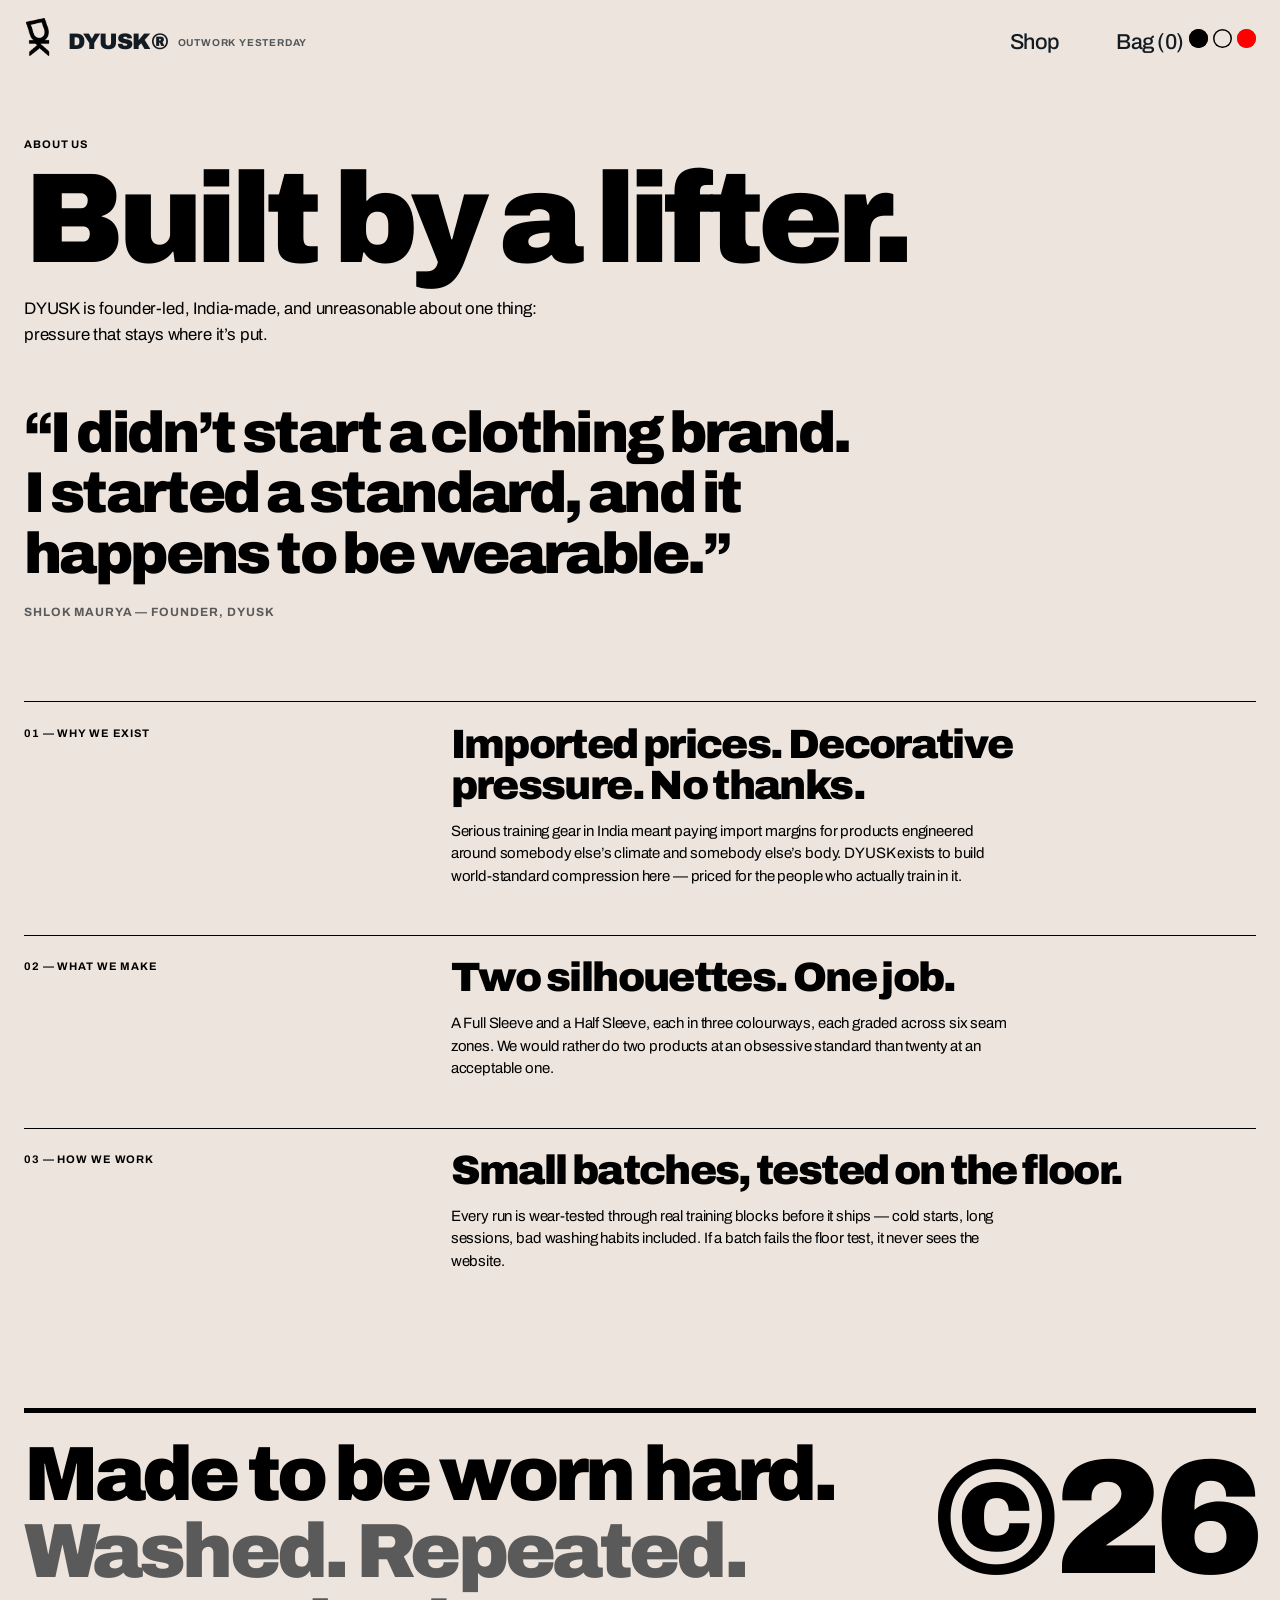
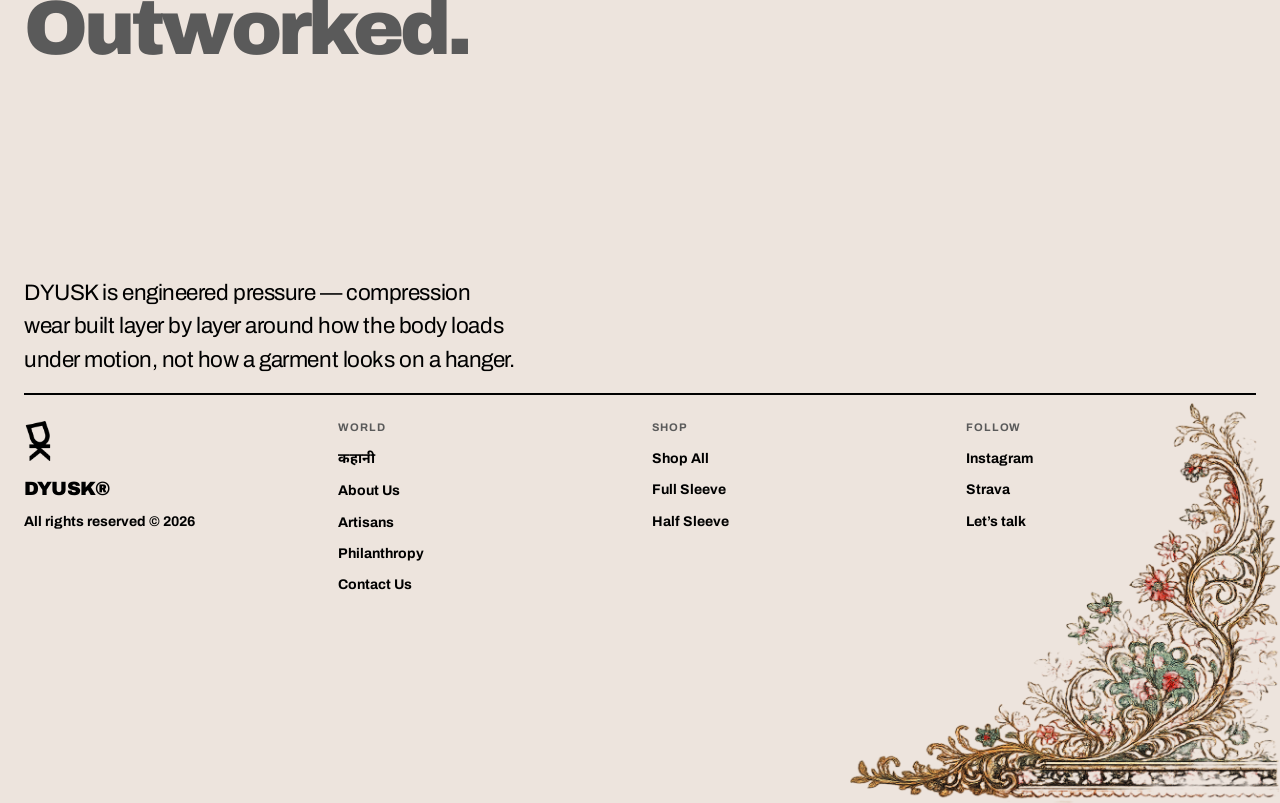
==== commit 6fbc6246: "Machine sketch: cutout, stretch, un-mirrored plate; Kahani in Hindi - Sewing-machine sketch rebuilt:" ====
--- a/about.html
+++ b/about.html
@@ -19,7 +19,7 @@
 <link rel="apple-touch-icon" href="assets/favicon-180.png">
 <link rel="preconnect" href="https://fonts.googleapis.com">
 <link rel="preconnect" href="https://fonts.gstatic.com" crossorigin>
-<link href="https://fonts.googleapis.com/css2?family=Archivo:wght@400;500;700;900&display=swap" rel="stylesheet">
+<link href="https://fonts.googleapis.com/css2?family=Archivo:wght@400;500;700;900&family=Noto+Sans+Devanagari:wght@700;900&display=swap" rel="stylesheet">
 <link rel="stylesheet" href="assets/css/site.css">
 </head>
 <body>
@@ -97,7 +97,7 @@
     <div class="f-col">
       <span class="kicker">World</span>
       <ul>
-        <li><a class="link-hover" href="kahani.html">Kahani</a></li>
+        <li><a class="link-hover" href="kahani.html" lang="hi">कहानी</a></li>
         <li><a class="link-hover" href="about.html">About Us</a></li>
         <li><a class="link-hover" href="artisans.html">Artisans</a></li>
         <li><a class="link-hover" href="philanthropy.html">Philanthropy</a></li>
--- a/assets/css/site.css
+++ b/assets/css/site.css
@@ -103,16 +103,17 @@
 /* logo mark lives OUTSIDE the blend-mode header so it never color-shifts
    over page content — tinted per theme instead */
 .brand-mark{
-  position:fixed; top:21px; left:var(--gut); z-index:62; display:block;
+  /* vertically centered on the header text line (text center sits ~37px down) */
+  position:fixed; top:16px; left:var(--gut); z-index:62; display:block;
 }
 .brand-mark img{
-  height:32px; width:auto;
+  height:42px; width:auto;
   filter:brightness(0); /* white source -> ink on cream */
   transition:filter .4s ease;
 }
 html[data-theme="dark"] .brand-mark img,
 html[data-theme="red"] .brand-mark img{ filter:none; }
-#siteHeader .logo{ display:flex; align-items:center; gap:10px; margin-left:38px; }
+#siteHeader .logo{ display:flex; align-items:center; gap:10px; margin-left:44px; }
 #siteHeader .logo .brand{
   font-size:1.4rem; font-weight:900; letter-spacing:-.04em; line-height:1;
 }
@@ -182,18 +183,40 @@
 }
 .hero-grid h1,.hero-grid h2{ text-transform:uppercase; font-weight:700; }
 .hero-grid h2{ margin-bottom:1rem; }
-.hg-brand{ grid-column:span 3; }
-.hg-why{ grid-column:span 5; }
+.sr-only{
+  clip:rect(0,0,0,0); position:absolute; width:1px; height:1px;
+  margin:-1px; overflow:hidden; white-space:nowrap;
+}
+.hg-brand{ grid-column:span 8; }
+.hg-brand img{ width:100%; max-width:300px; height:auto; }
+.hg-why{ grid-column:span 8; }
 .hg-why p{ font-size:.875rem; font-weight:700; line-height:1.15; letter-spacing:-.025em; }
-.hg-links{ grid-column:span 4; display:flex; flex-direction:column; gap:.75rem; align-items:flex-start; text-transform:uppercase; }
-.hg-copy{ grid-column:span 4; text-align:right; }
+.hg-shop{
+  margin-top:1.4rem; display:flex; flex-direction:column; gap:.75rem;
+  align-items:flex-start; text-transform:uppercase;
+}
+.hg-copy{ grid-column:span 8; text-align:right; }
+/* each page link is its own hero section */
+.hg-page{ grid-column:span 4; }
+.hg-page a{
+  font-size:.9rem; font-weight:700; text-transform:uppercase; letter-spacing:.02em;
+}
 @media (min-width:768px){
   .hero-grid{ grid-template-columns:repeat(16,1fr); gap:1.5rem; }
-  .hg-brand{ grid-column:span 4; }
-  .hg-why{ grid-column:span 8; }
+  /* sketch occupies the old DYUSK-label spot, spanning both rows;
+     the page-link sections start under the WHY? column */
+  .hg-brand{ grid-column:1/5; grid-row:1/3; }
+  .hg-brand img{ max-width:340px; }
+  .hg-why{ grid-column:5/13; grid-row:1; }
   .hg-why p{ max-width:60%; }
-  .hg-links{ grid-column:span 3; }
-  .hg-copy{ grid-column:span 1; }
+  .hg-copy{ grid-column:13/17; grid-row:1; }
+  /* nth-of-type counts all sibling divs: brand(1) why(2) copy(3), pages are 4-8 */
+  .hg-page{ grid-row:2; align-self:end; }
+  .hg-page:nth-of-type(4){ grid-column:5/7; }
+  .hg-page:nth-of-type(5){ grid-column:7/9; }
+  .hg-page:nth-of-type(6){ grid-column:9/11; }
+  .hg-page:nth-of-type(7){ grid-column:11/13; }
+  .hg-page:nth-of-type(8){ grid-column:13/17; }
 }
 
 /* ---------- product grid (home) ---------- */
@@ -298,13 +321,14 @@
 .art-marquee{
   overflow:hidden;
   border-top:2px solid currentColor; border-bottom:2px solid currentColor;
-  padding:1.5rem 0;
+  /* padding leaves exactly the headroom a 1.4x-scaled panel needs */
+  padding:3.75rem 0;
 }
 .art-track{
-  display:flex; gap:1.5rem; width:max-content; will-change:transform;
+  display:flex; align-items:center; gap:1.5rem; width:max-content; will-change:transform;
 }
 .art-track img{
-  height:min(52vw,340px); width:auto; aspect-ratio:3/4;
+  height:min(46vw,300px); width:auto; aspect-ratio:3/4;
   object-fit:cover; background:var(--tile); flex:none;
 }
 @media (prefers-reduced-motion:reduce){
@@ -770,11 +794,13 @@
 }
 .cs-block{ font-weight:700; letter-spacing:-.01em; line-height:1.6; }
 
-/* art cell hover zoom (image scales inside its fixed frame) */
-.art-cell{ overflow:hidden; flex:none; background:var(--tile); }
-.art-cell img{ transition:transform .7s var(--ease-out); }
+/* art cell hover: the whole panel grows 1.4x over its neighbours,
+   reverting when the pointer leaves */
+.art-cell{ flex:none; position:relative; }
+.art-cell:hover{ z-index:2; }
+.art-cell img{ transition:transform .5s var(--ease-out); }
 @media (hover:hover){
-  .art-cell:hover img{ transform:scale(1.5); }
+  .art-cell:hover img{ transform:scale(1.4); }
 }
 
 /* footer corner ornament */
@@ -783,3 +809,6 @@
   position:absolute; right:0; bottom:0; z-index:0; pointer-events:none;
   width:min(52vw,430px); height:auto;
 }
+
+/* Devanagari text (kahani) */
+[lang="hi"]{ font-family:'Noto Sans Devanagari',var(--font); letter-spacing:0; }
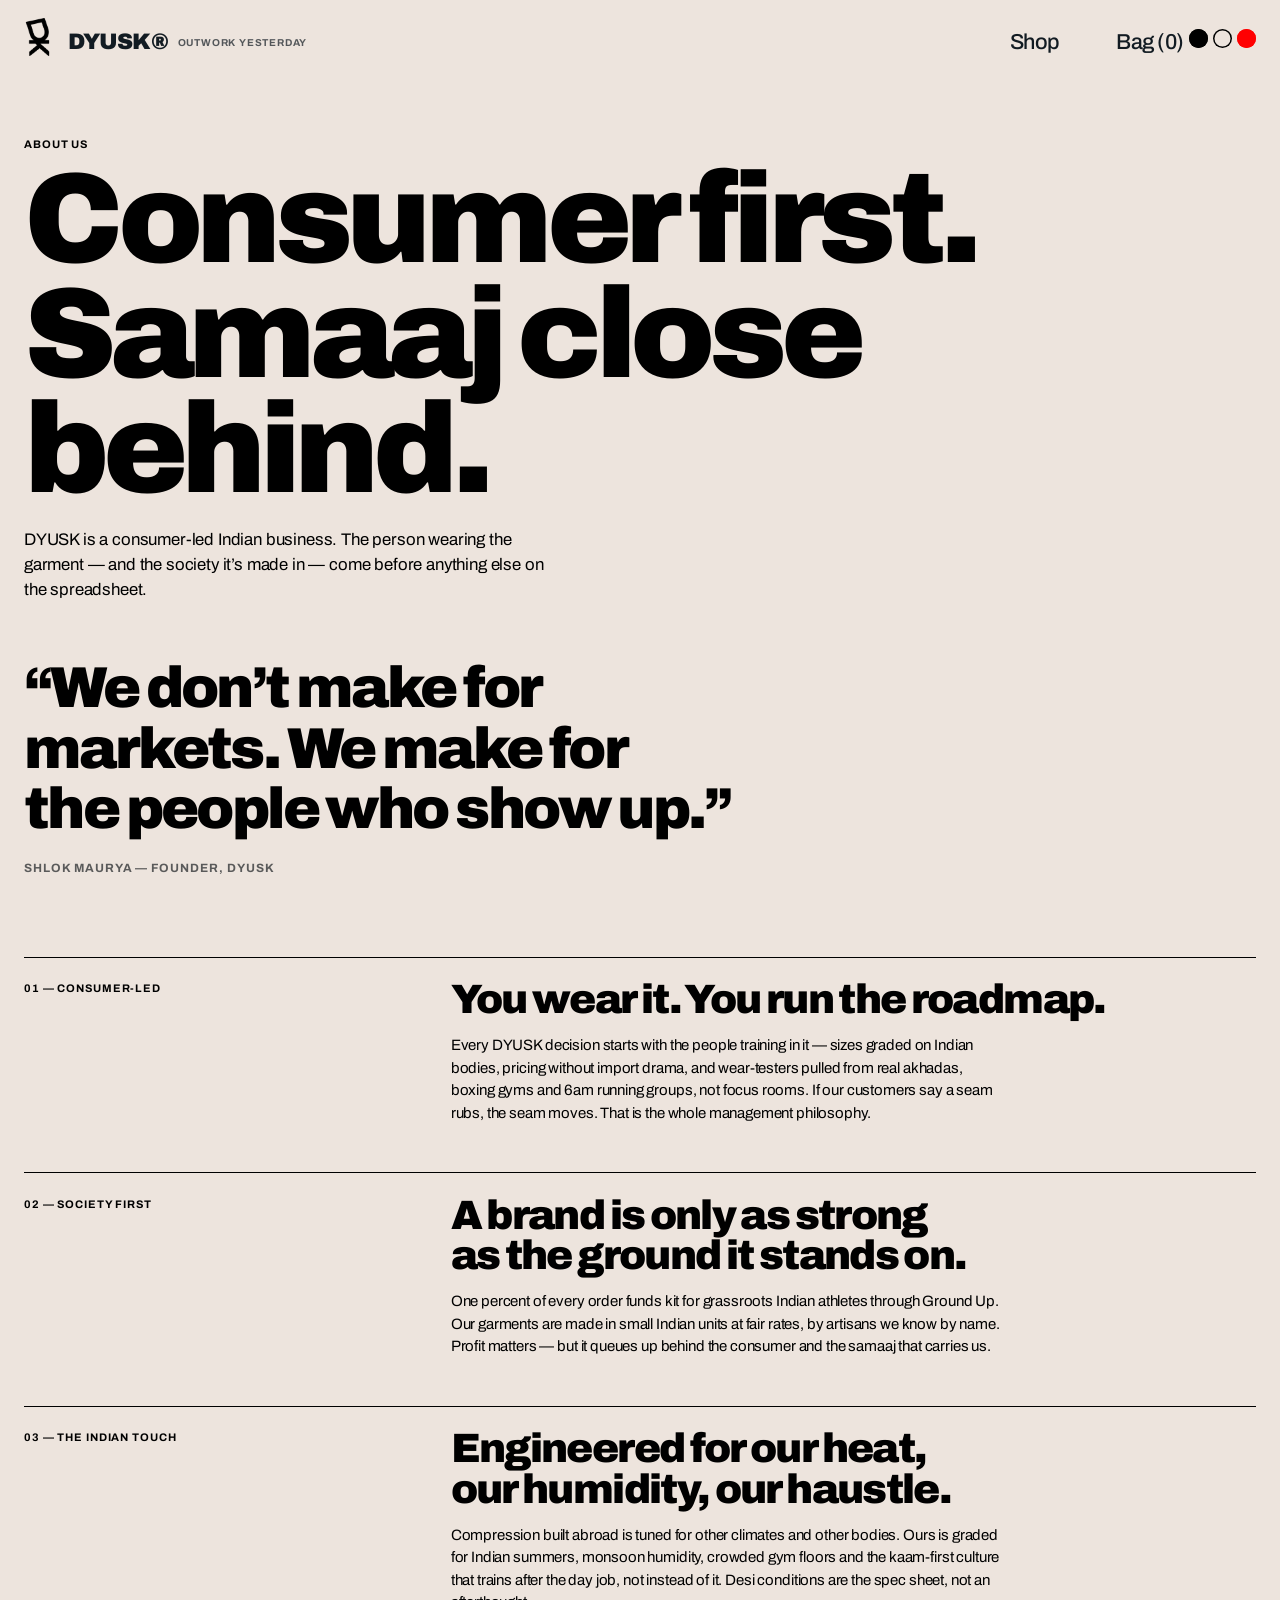
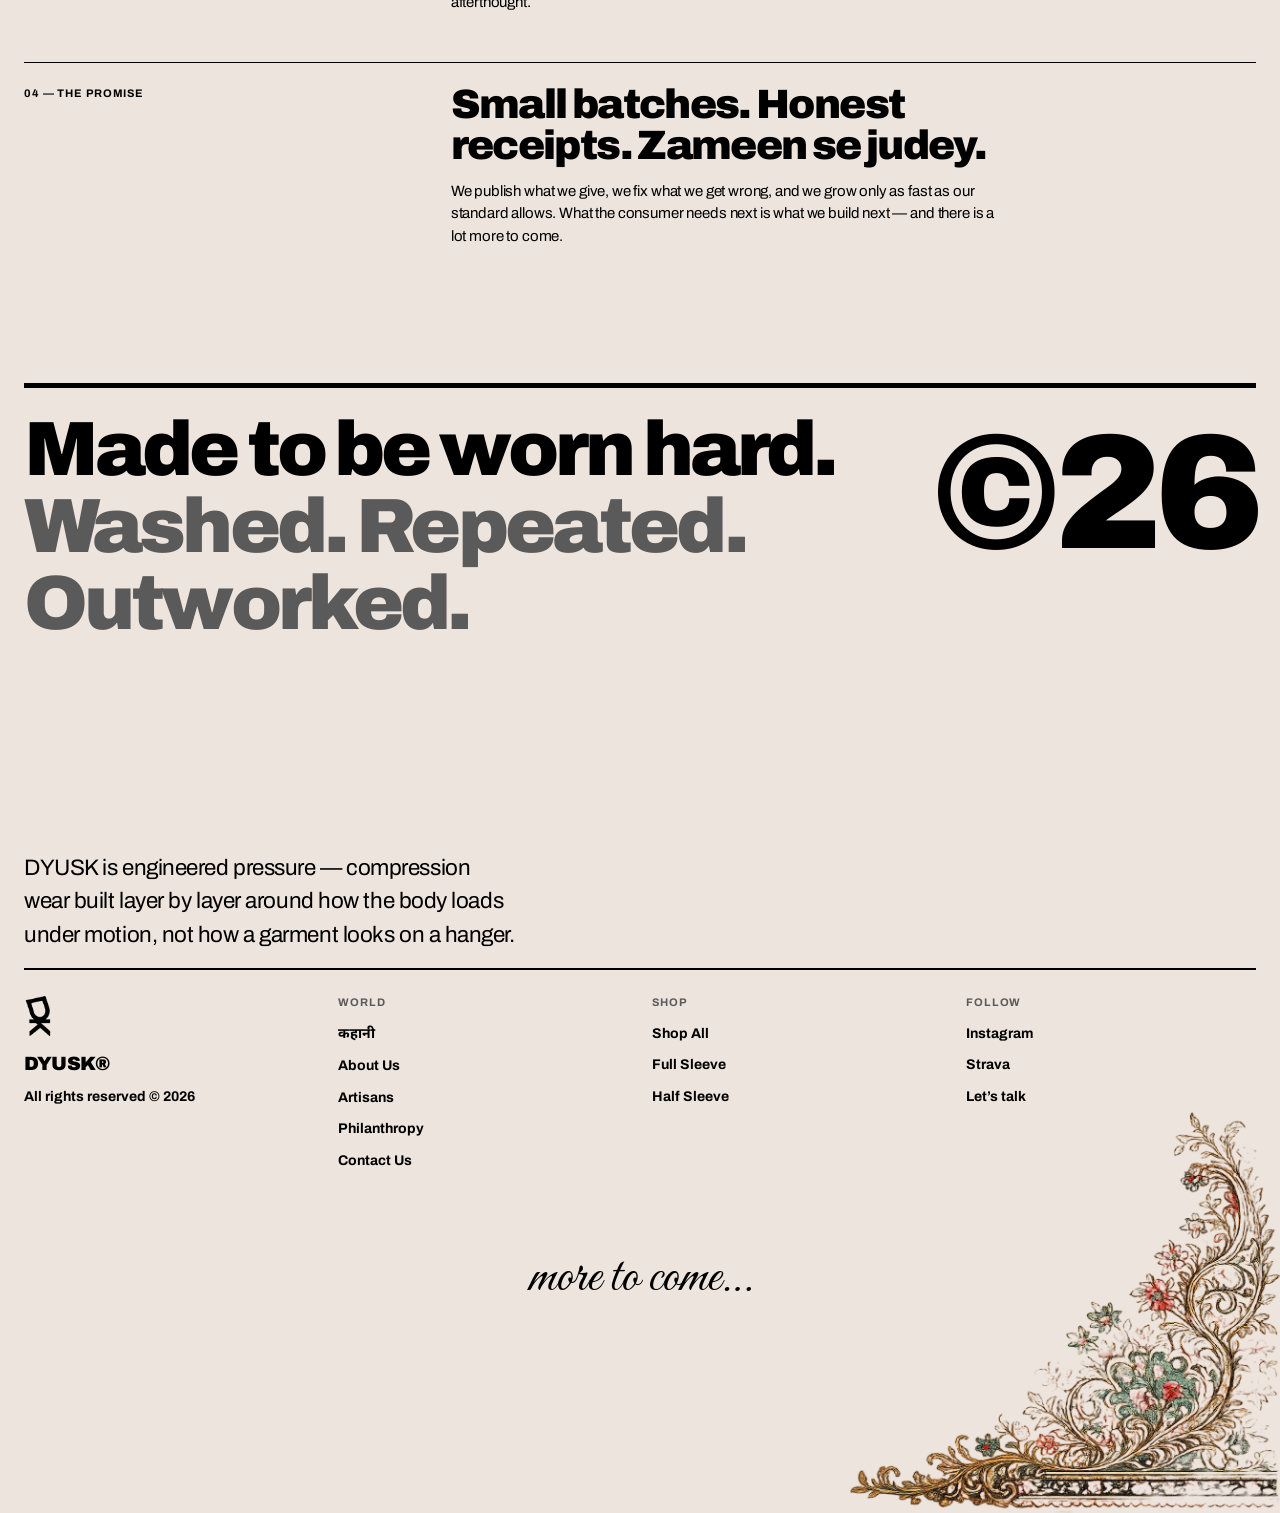
==== commit f1777f33: "Scatter-collage homepage, script quote, consumer-first About, more to come Homepage remix: - Product" ====
--- a/about.html
+++ b/about.html
@@ -19,7 +19,7 @@
 <link rel="apple-touch-icon" href="assets/favicon-180.png">
 <link rel="preconnect" href="https://fonts.googleapis.com">
 <link rel="preconnect" href="https://fonts.gstatic.com" crossorigin>
-<link href="https://fonts.googleapis.com/css2?family=Archivo:wght@400;500;700;900&family=Noto+Sans+Devanagari:wght@700;900&display=swap" rel="stylesheet">
+<link href="https://fonts.googleapis.com/css2?family=Archivo:wght@400;500;700;900&family=Noto+Sans+Devanagari:wght@700;900&family=Great+Vibes&display=swap" rel="stylesheet">
 <link rel="stylesheet" href="assets/css/site.css">
 </head>
 <body>
@@ -46,37 +46,43 @@
 
 <section class="page-head">
   <span class="section-tag">About Us</span>
-  <h1>Built by a lifter.</h1>
-  <p>DYUSK is founder-led, India-made, and unreasonable about one thing: pressure that stays where it&#8217;s put.</p>
+  <h1>Consumer first.<br/>Samaaj close behind.</h1>
+  <p>DYUSK is a consumer-led Indian business. The person wearing the garment &#8212; and the society it&#8217;s made in &#8212; come before anything else on the spreadsheet.</p>
 </section>
 <section class="founder reveal">
-  <blockquote class="f-quote">&#8220;I didn&#8217;t start a clothing brand. I started a standard, and it happens to be wearable.&#8221;</blockquote>
+  <blockquote class="f-quote">&#8220;We don&#8217;t make for markets. We make for the people who show up.&#8221;</blockquote>
   <p class="f-attrib">Shlok Maurya &#8212; Founder, DYUSK</p>
 </section>
 <section class="story">
   <div class="story-row reveal">
-    <span class="sr-kicker">01 &#8212; Why We Exist</span>
+    <span class="sr-kicker">01 &#8212; Consumer-Led</span>
     <div class="sr-body">
-      <h2>Imported prices. Decorative pressure. No thanks.</h2>
-      <p>Serious training gear in India meant paying import margins for products engineered around somebody else&#8217;s climate and somebody else&#8217;s body. DYUSK exists to build world-standard compression here &#8212; priced for the people who actually train in it.</p>
+      <h2>You wear it. You run the roadmap.</h2>
+      <p>Every DYUSK decision starts with the people training in it &#8212; sizes graded on Indian bodies, pricing without import drama, and wear-testers pulled from real akhadas, boxing gyms and 6am running groups, not focus rooms. If our customers say a seam rubs, the seam moves. That is the whole management philosophy.</p>
     </div>
   </div>
   <div class="story-row reveal">
-    <span class="sr-kicker">02 &#8212; What We Make</span>
+    <span class="sr-kicker">02 &#8212; Society First</span>
     <div class="sr-body">
-      <h2>Two silhouettes. One job.</h2>
-      <p>A Full Sleeve and a Half Sleeve, each in three colourways, each graded across six seam zones. We would rather do two products at an obsessive standard than twenty at an acceptable one.</p>
+      <h2>A brand is only as strong as the ground it stands on.</h2>
+      <p>One percent of every order funds kit for grassroots Indian athletes through Ground Up. Our garments are made in small Indian units at fair rates, by artisans we know by name. Profit matters &#8212; but it queues up behind the consumer and the samaaj that carries us.</p>
     </div>
   </div>
   <div class="story-row reveal">
-    <span class="sr-kicker">03 &#8212; How We Work</span>
+    <span class="sr-kicker">03 &#8212; The Indian Touch</span>
     <div class="sr-body">
-      <h2>Small batches, tested on the floor.</h2>
-      <p>Every run is wear-tested through real training blocks before it ships &#8212; cold starts, long sessions, bad washing habits included. If a batch fails the floor test, it never sees the website.</p>
+      <h2>Engineered for our heat, our humidity, our haustle.</h2>
+      <p>Compression built abroad is tuned for other climates and other bodies. Ours is graded for Indian summers, monsoon humidity, crowded gym floors and the kaam-first culture that trains after the day job, not instead of it. Desi conditions are the spec sheet, not an afterthought.</p>
+    </div>
+  </div>
+  <div class="story-row reveal">
+    <span class="sr-kicker">04 &#8212; The Promise</span>
+    <div class="sr-body">
+      <h2>Small batches. Honest receipts. Zameen se judey.</h2>
+      <p>We publish what we give, we fix what we get wrong, and we grow only as fast as our standard allows. What the consumer needs next is what we build next &#8212; and there is a lot more to come.</p>
     </div>
   </div>
 </section>
-
 <footer id="footer">
   <div class="rule-5"></div>
   <div class="f-head">
@@ -121,6 +127,7 @@
       </ul>
     </div>
   </div>
+  <p class="more-to-come">more to come&#8230;</p>
   <img src="assets/ornament-corner.png" alt="" class="f-ornament" loading="lazy"/>
 </footer>
 
--- a/assets/css/site.css
+++ b/assets/css/site.css
@@ -812,3 +812,60 @@
 
 /* Devanagari text (kahani) */
 [lang="hi"]{ font-family:'Noto Sans Devanagari',var(--font); letter-spacing:0; }
+
+
+/* ============================================================
+   SCATTER COLLAGE (products + page words) & SCRIPT QUOTE
+   ============================================================ */
+:root{ --script:'Great Vibes','Cinderela',cursive; }
+
+.scatter{
+  display:grid; grid-template-columns:repeat(8,1fr);
+  gap:3.5rem 1rem; padding:0 var(--gut); margin-bottom:8.5rem;
+  align-items:start;
+}
+.sc-link{
+  font-weight:900; text-transform:uppercase; letter-spacing:-.03em; line-height:1;
+  align-self:center; justify-self:start; transition:color .25s ease;
+  position:relative; z-index:2; white-space:nowrap;
+}
+.sc-link:hover{ color:var(--accent); }
+/* mobile: alternate sides, words between */
+.sc-item.t1{ grid-column:1/7; }
+.sc-item.t2{ grid-column:3/9; }
+.sc-item.t3{ grid-column:1/7; }
+.sc-item.t4{ grid-column:3/9; }
+.sc-item.t5{ grid-column:1/7; }
+.sc-item.t6{ grid-column:3/9; }
+.sc-link.w1{ grid-column:1/9; font-size:clamp(2.6rem,9vw,5.5rem); transform:rotate(-4deg); justify-self:end; }
+.sc-link.w2{ grid-column:1/9; font-size:clamp(1.5rem,5vw,2.4rem); transform:rotate(3deg); }
+.sc-link.w3{ grid-column:1/9; font-size:clamp(2rem,7vw,3.6rem); transform:rotate(-6deg); justify-self:end; }
+.sc-link.w4{ grid-column:1/9; font-size:clamp(2.2rem,8vw,5rem); transform:rotate(2deg); }
+.sc-link.w5{ grid-column:1/9; font-size:clamp(1.8rem,6vw,3rem); transform:rotate(-3deg); justify-self:center; }
+@media (min-width:900px){
+  .scatter{ grid-template-columns:repeat(16,1fr); gap:4.5rem 1.5rem; }
+  .sc-item.t1{ grid-column:1/6;  grid-row:1; }
+  .sc-link.w1{ grid-column:7/11; grid-row:1; margin-top:2rem; }
+  .sc-item.t2{ grid-column:12/17;grid-row:1; margin-top:7rem; }
+  .sc-link.w2{ grid-column:2/6;  grid-row:2; margin-top:-2rem; }
+  .sc-item.t3{ grid-column:7/11; grid-row:2; margin-top:-3rem; }
+  .sc-link.w3{ grid-column:12/16;grid-row:2; align-self:end; }
+  .sc-item.t4{ grid-column:2/6;  grid-row:3; }
+  .sc-link.w4{ grid-column:7/13; grid-row:3; justify-self:center; margin-top:3rem; }
+  .sc-item.t5{ grid-column:13/17;grid-row:3; margin-top:-4rem; }
+  .sc-link.w5{ grid-column:3/7;  grid-row:4; align-self:center; }
+  .sc-item.t6{ grid-column:8/13; grid-row:4; }
+}
+
+.quote-band{ padding:2rem var(--gut); margin-bottom:8.5rem; text-align:center; }
+.script-quote{
+  font-family:var(--script); font-weight:400;
+  font-size:clamp(3rem,8.5vw,8rem); line-height:1.1;
+  transform:rotate(-2deg); text-wrap:balance;
+}
+
+.more-to-come{
+  position:relative; z-index:1;
+  margin-top:5rem; text-align:center;
+  font-family:var(--script); font-size:clamp(2rem,4.5vw,3.4rem); line-height:1;
+}
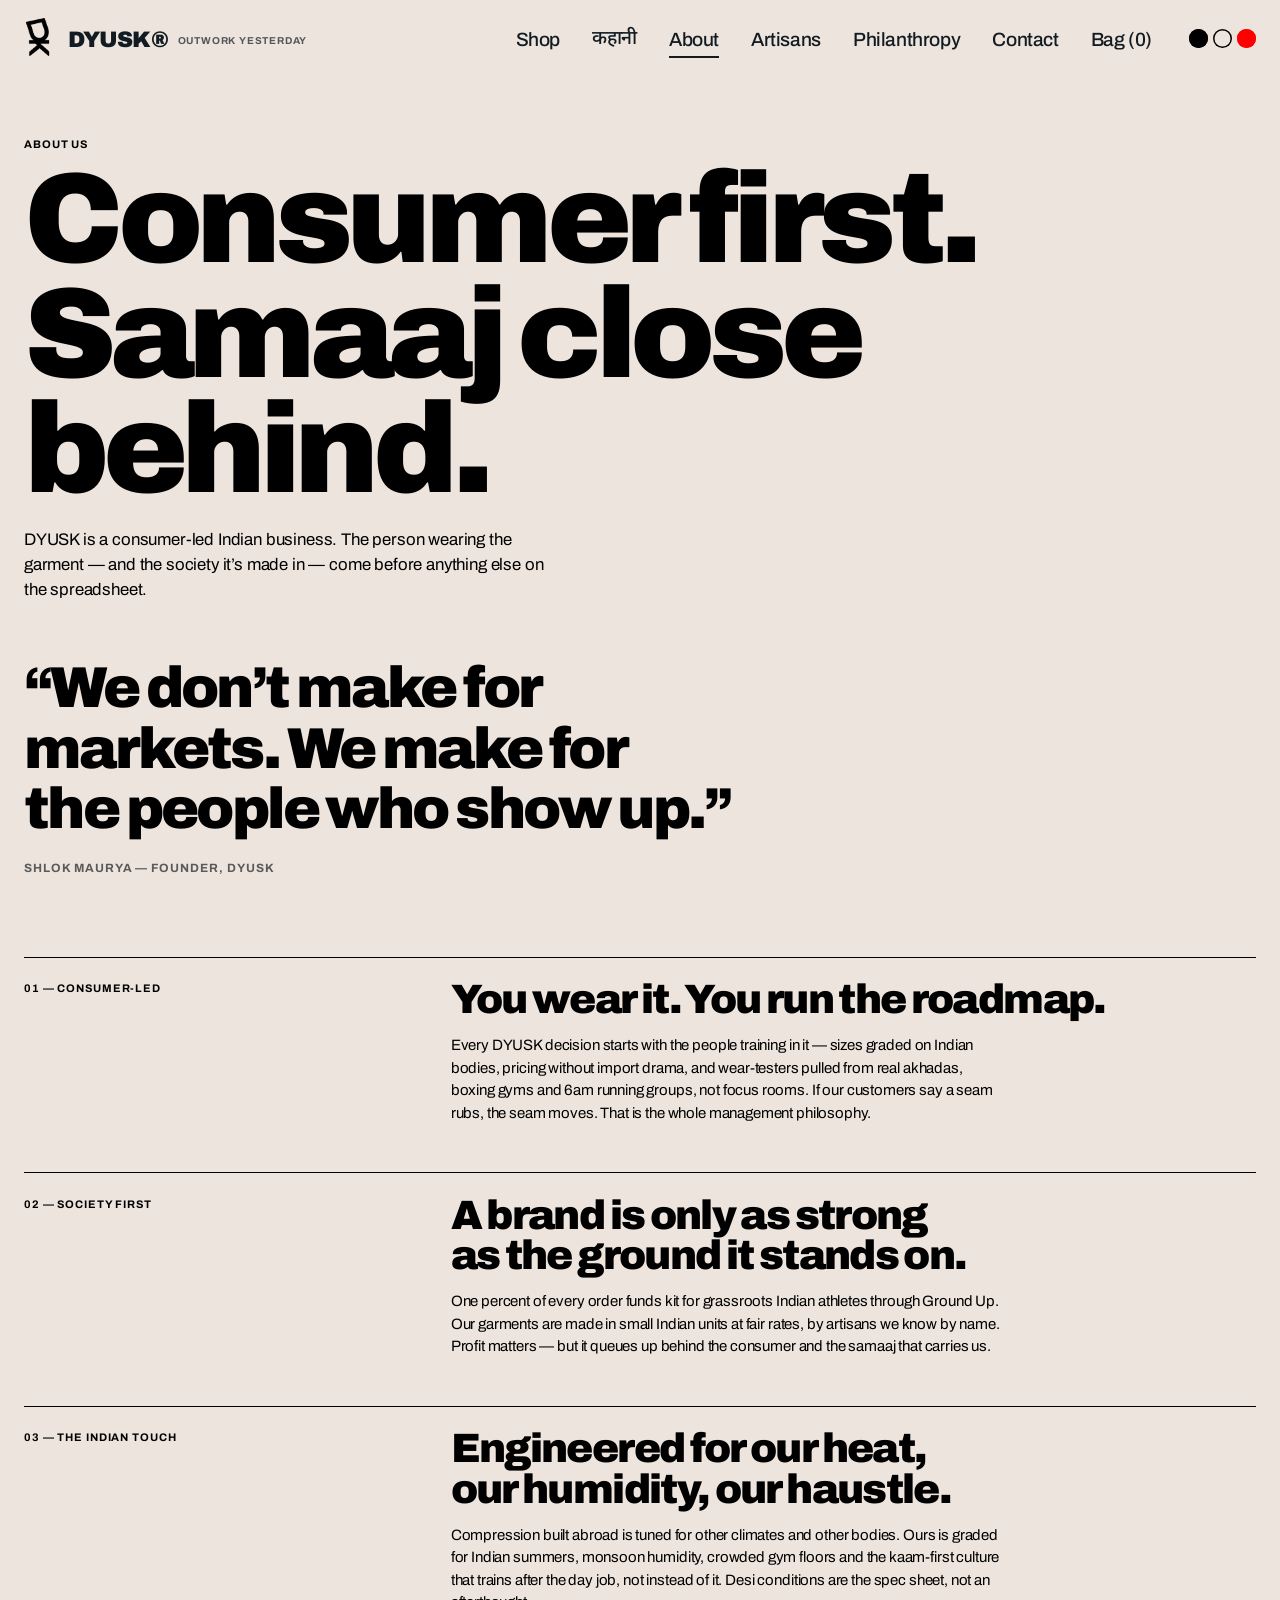
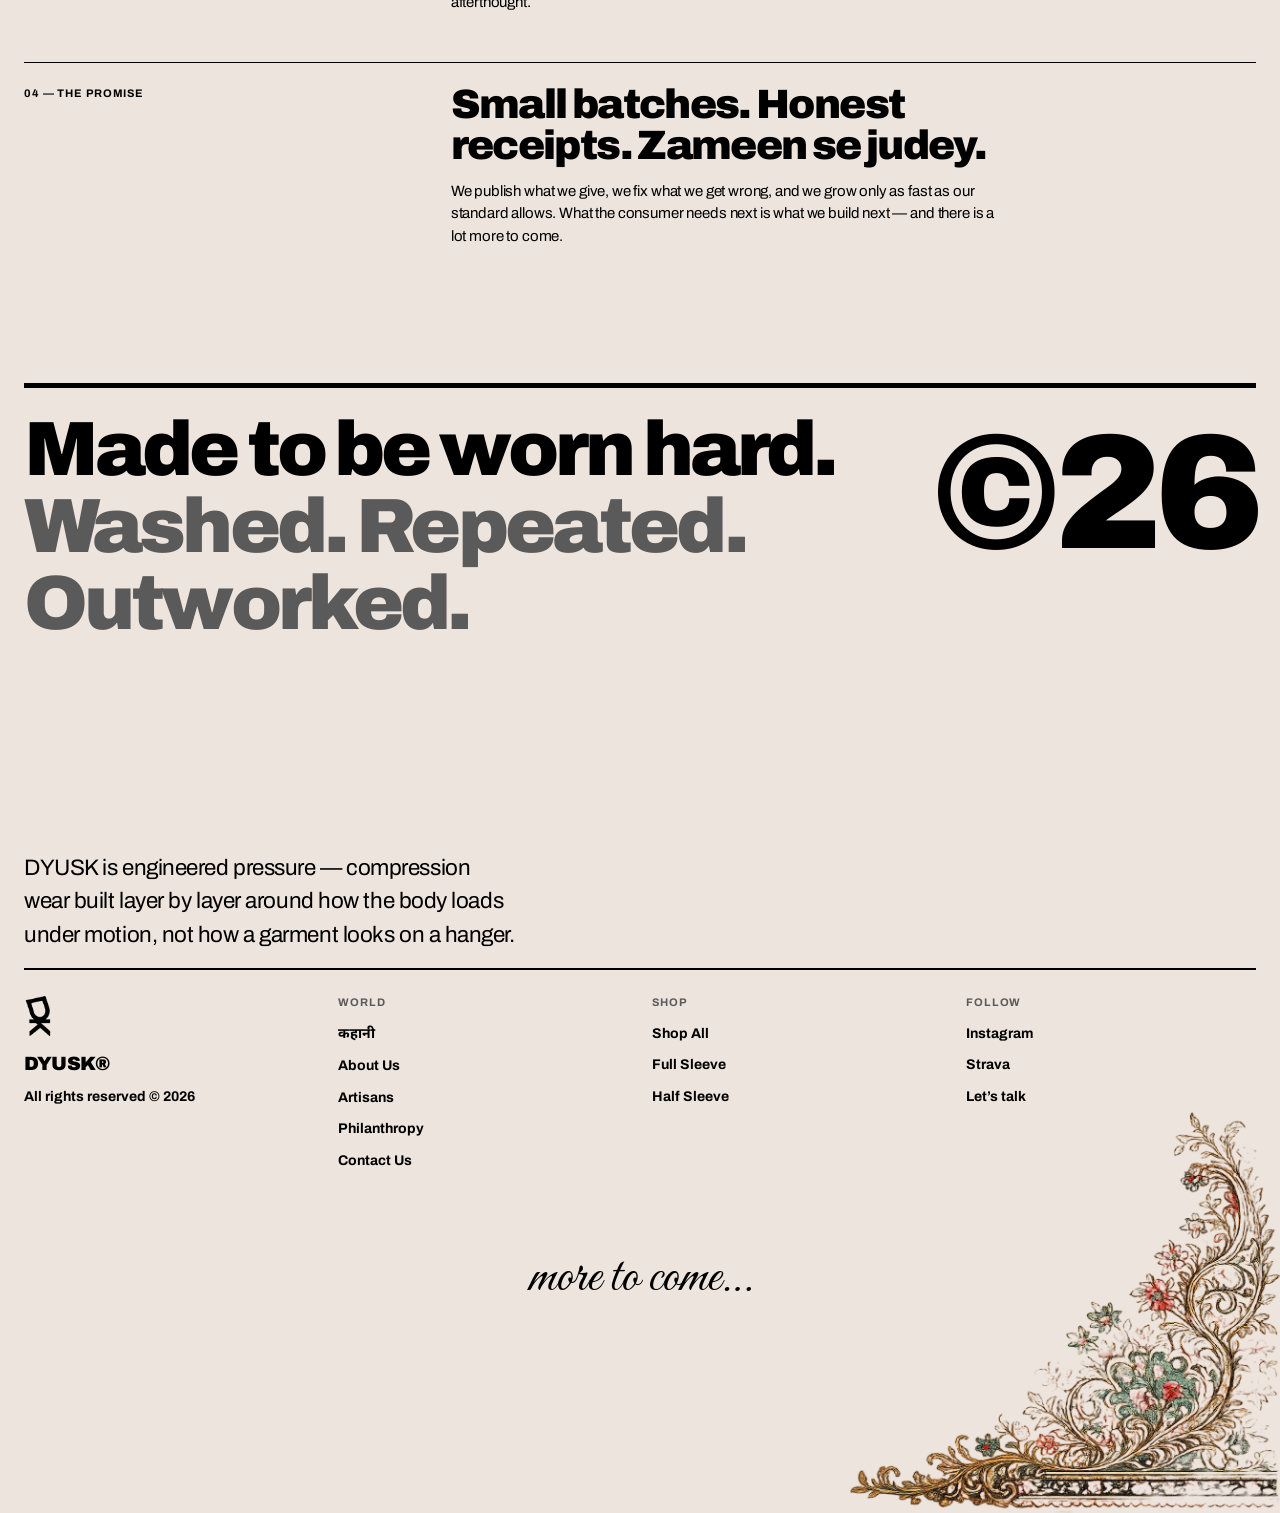
==== commit 6e8f9483: "Add main-page nav links + mobile hamburger menu Header now lists all main pages (Shop, कहानी, About," ====
--- a/about.html
+++ b/about.html
@@ -31,12 +31,30 @@
     <span class="tagline">Outwork Yesterday</span>
   </a>
   <nav aria-label="Main">
-    <ul>
+    <ul class="nav-links">
       <li><a class="link-hover" href="shop.html">Shop</a></li>
+      <li><a class="link-hover" href="kahani.html" lang="hi">कहानी</a></li>
+      <li><a class="link-hover" href="about.html">About</a></li>
+      <li><a class="link-hover" href="artisans.html">Artisans</a></li>
+      <li><a class="link-hover" href="philanthropy.html">Philanthropy</a></li>
+      <li><a class="link-hover" href="contact.html">Contact</a></li>
       <li><button class="cart-btn link-hover" type="button" aria-label="Open bag">Bag (<span class="cart-count">0</span>)</button></li>
     </ul>
+    <button class="nav-toggle" type="button" aria-label="Menu" aria-expanded="false" aria-controls="mobileMenu"><span></span><span></span><span></span></button>
   </nav>
 </header>
+
+<div id="mobileMenu" class="mobile-menu" aria-hidden="true">
+  <nav aria-label="Menu links">
+    <a href="shop.html">Shop</a>
+    <a href="kahani.html" lang="hi">कहानी</a>
+    <a href="about.html">About Us</a>
+    <a href="artisans.html">Artisans</a>
+    <a href="philanthropy.html">Philanthropy</a>
+    <a href="contact.html">Contact Us</a>
+    <button class="cart-btn mm-bag" type="button" aria-label="Open bag">Bag (<span class="cart-count">0</span>)</button>
+  </nav>
+</div>
 
 <div id="theme-switcher" aria-label="Theme">
   <button class="theme-dot" data-set="dark" type="button" aria-label="Dark theme"></button>
--- a/assets/css/site.css
+++ b/assets/css/site.css
@@ -122,12 +122,72 @@
   opacity:.7; display:none;
 }
 @media (min-width:768px){ #siteHeader .logo .tagline{ display:inline; } }
-#siteHeader nav ul{ display:flex; align-items:center; gap:24px; }
-@media (min-width:768px){ #siteHeader nav ul{ gap:56px; margin-right:72px; } }
-#siteHeader nav a,#siteHeader nav button{
+#siteHeader nav{ display:flex; align-items:center; }
+#siteHeader nav ul.nav-links{ display:none; align-items:center; gap:26px; }
+#siteHeader nav a,#siteHeader nav ul.nav-links button{
   font-size:1rem; font-weight:500; letter-spacing:-.02em;
 }
-@media (min-width:768px){ #siteHeader nav a,#siteHeader nav button{ font-size:1.35rem; } }
+@media (min-width:1000px){
+  /* margin-right clears the fixed theme-dot cluster in the corner */
+  #siteHeader nav ul.nav-links{ display:flex; gap:22px; margin-right:96px; }
+  #siteHeader nav a,#siteHeader nav ul.nav-links button{ font-size:1rem; }
+}
+@media (min-width:1240px){
+  #siteHeader nav ul.nav-links{ gap:32px; margin-right:104px; }
+  #siteHeader nav a,#siteHeader nav ul.nav-links button{ font-size:1.2rem; }
+}
+
+/* hamburger toggle — white bars ride the header's difference blend */
+.nav-toggle{
+  display:flex; flex-direction:column; justify-content:center; align-items:flex-end;
+  gap:6px; width:34px; height:34px; padding:0; margin-right:18px;
+}
+.nav-toggle span{
+  display:block; height:2px; width:27px; background:#fff; border-radius:2px;
+  transition:transform .3s var(--ease-out), opacity .2s ease, width .3s var(--ease-out);
+}
+.nav-toggle span:nth-child(2){ width:20px; }
+/* tablets keep the theme dots up top — nudge the toggle left to clear them */
+@media (min-width:768px) and (max-width:999px){ .nav-toggle{ margin-right:88px; } }
+@media (min-width:1000px){ .nav-toggle{ display:none; } }
+body.menu-open .nav-toggle span:nth-child(1){ transform:translateY(8px) rotate(45deg); width:27px; }
+body.menu-open .nav-toggle span:nth-child(2){ opacity:0; }
+body.menu-open .nav-toggle span:nth-child(3){ transform:translateY(-8px) rotate(-45deg); width:27px; }
+
+/* full-screen mobile menu overlay */
+.mobile-menu{
+  position:fixed; inset:0; z-index:58;
+  background:var(--bg); color:var(--fg);
+  display:flex; align-items:center;
+  opacity:0; visibility:hidden;
+  transition:opacity .4s var(--ease-out), visibility 0s .4s;
+}
+body.menu-open{ overflow:hidden; }
+body.menu-open .mobile-menu{
+  opacity:1; visibility:visible;
+  transition:opacity .4s var(--ease-out);
+}
+.mobile-menu nav{ display:flex; flex-direction:column; width:100%; padding:0 var(--gut); }
+.mobile-menu a,.mobile-menu .mm-bag{
+  display:block; width:100%; text-align:left;
+  font-size:clamp(1.9rem,9vw,2.9rem); font-weight:900; letter-spacing:-.03em; line-height:1.15;
+  text-transform:uppercase; padding:.42em 0;
+  border-bottom:1px solid color-mix(in srgb, var(--fg) 18%, transparent);
+  opacity:0; transform:translateX(-18px);
+  transition:opacity .45s var(--ease-out), transform .45s var(--ease-out), color .2s ease;
+}
+.mobile-menu a[lang="hi"]{ text-transform:none; }
+.mobile-menu a:hover,.mobile-menu .mm-bag:hover{ color:var(--accent); }
+.mobile-menu a.on{ color:var(--accent); }
+.mobile-menu .mm-bag{ border-bottom:0; }
+body.menu-open .mobile-menu nav>*{ opacity:1; transform:none; }
+body.menu-open .mobile-menu nav>*:nth-child(1){ transition-delay:.10s; }
+body.menu-open .mobile-menu nav>*:nth-child(2){ transition-delay:.15s; }
+body.menu-open .mobile-menu nav>*:nth-child(3){ transition-delay:.20s; }
+body.menu-open .mobile-menu nav>*:nth-child(4){ transition-delay:.25s; }
+body.menu-open .mobile-menu nav>*:nth-child(5){ transition-delay:.30s; }
+body.menu-open .mobile-menu nav>*:nth-child(6){ transition-delay:.35s; }
+body.menu-open .mobile-menu nav>*:nth-child(7){ transition-delay:.40s; }
 .cart-btn{ white-space:nowrap; }
 .cart-btn.bump{ animation:bump .4s var(--ease-out); }
 @keyframes bump{ 40%{ transform:scale(1.15); } }
@@ -354,12 +414,13 @@
   border-top:2px solid currentColor; padding-top:2rem;
   display:grid; gap:2rem;
 }
-@media (min-width:900px){ .nl-inner{ grid-template-columns:1.2fr 1fr; align-items:end; } }
+@media (min-width:900px){ .nl-inner{ grid-template-columns:1.2fr 1fr; align-items:center; } }
 .nl-copy h2{
   font-size:clamp(2rem,4.5vw,4rem); font-weight:900; letter-spacing:-.045em; line-height:.95;
 }
 .nl-copy p{ margin-top:1rem; max-width:46ch; }
-.nl-form{ display:flex; gap:0; border:2px solid var(--fg); }
+.nl-art{ width:min(100%,600px); height:auto; justify-self:end; }
+.nl-form{ display:flex; gap:0; border:2px solid var(--fg); margin-top:2.5rem; max-width:560px; }
 .nl-form input{
   flex:1; min-width:0; padding:.9em 1.2em;
   background:transparent; font-size:.9rem;
@@ -861,11 +922,75 @@
 .script-quote{
   font-family:var(--script); font-weight:400;
   font-size:clamp(3rem,8.5vw,8rem); line-height:1.1;
-  transform:rotate(-2deg); text-wrap:balance;
-}
+  text-wrap:balance;
+}
+.script-quote .q-accent{ color:var(--accent); }
 
 .more-to-come{
   position:relative; z-index:1;
   margin-top:5rem; text-align:center;
   font-family:var(--script); font-size:clamp(2rem,4.5vw,3.4rem); line-height:1;
 }
+
+/* ============================================================
+   SEWING THREAD — rope that spools from the machine sketch,
+   laces through the scattered products and ties off at the ©26.
+   Sits behind all content (z-index:-1) so it never covers
+   products, images or text. Path is built at runtime in site.js.
+   ============================================================ */
+:root{
+  --thread:var(--red);
+  --thread-ply:rgba(255,255,255,.55);
+  --thread-sh:rgba(0,0,0,.18);
+}
+html[data-theme="dark"]{
+  --thread:var(--cream);
+  --thread-ply:rgba(0,0,0,.42);
+  --thread-sh:rgba(255,255,255,.12);
+}
+html[data-theme="red"]{
+  --thread:#0a0a0a;
+  --thread-ply:rgba(255,255,255,.26);
+  --thread-sh:rgba(0,0,0,.3);
+}
+/* left-hand block-print border rail — generated lattice, tiles vertically */
+#sideBorder{
+  position:absolute; top:0; left:0; width:48px;
+  z-index:-1; pointer-events:none; display:none;
+  background-repeat:repeat-y; background-size:48px auto;
+}
+@media (min-width:900px){ #sideBorder{ display:block; } }
+html[data-theme="dark"] #sideBorder{ filter:invert(1); }
+
+#threadLayer{
+  position:absolute; top:0; left:0; width:100%;
+  z-index:-1; pointer-events:none;
+}
+#threadLayer svg{ display:block; width:100%; height:100%; overflow:visible; }
+#threadLayer .thread-shadow{ stroke:var(--thread-sh); }
+#threadLayer .thread-core{ stroke:var(--thread); transition:stroke .4s ease; }
+#threadLayer .thread-ply{ stroke:var(--thread-ply); transition:stroke .4s ease; }
+
+/* when the left rail is on the page, push the content gutter clear of it */
+@media (min-width:900px){
+  body.has-rail{ --gut:64px; }
+}
+
+/* page-word labels that ride the thread (text-on-path); the HTML
+   scatter words take over below 900px where the thread is hidden */
+#threadLabels{
+  position:absolute; top:0; left:0; width:100%;
+  z-index:2; pointer-events:none; display:none; overflow:visible;
+}
+@media (min-width:900px){
+  #threadLabels{ display:block; }
+  .scatter .sc-link{ display:none; }
+}
+#threadLabels a{ pointer-events:auto; }
+#threadLabels .tlabel{
+  font-family:var(--font); font-weight:900; letter-spacing:-.02em;
+  fill:var(--fg); transition:fill .25s ease;
+}
+#threadLabels .tlabel[lang="hi"]{ font-family:'Noto Sans Devanagari',var(--font); }
+#threadLabels a:hover .tlabel,
+#threadLabels a:focus-visible .tlabel{ fill:var(--accent); }
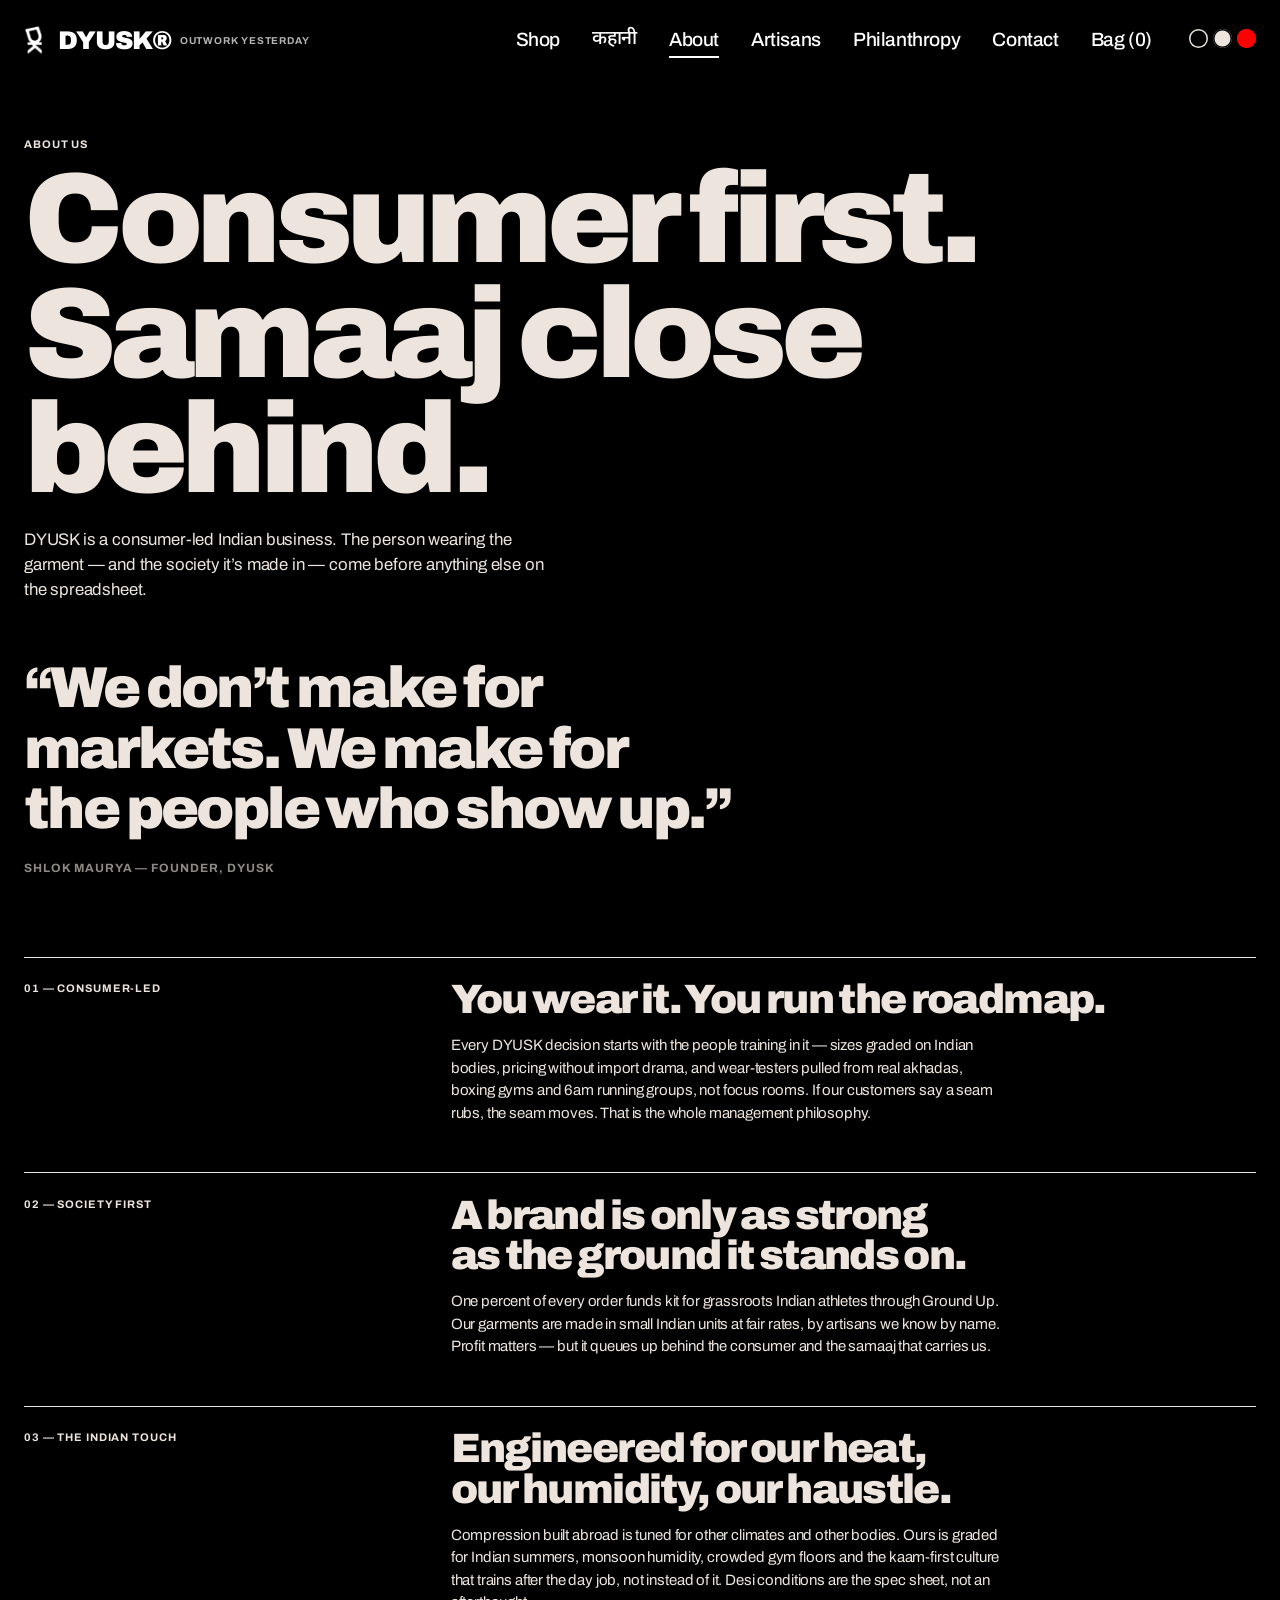
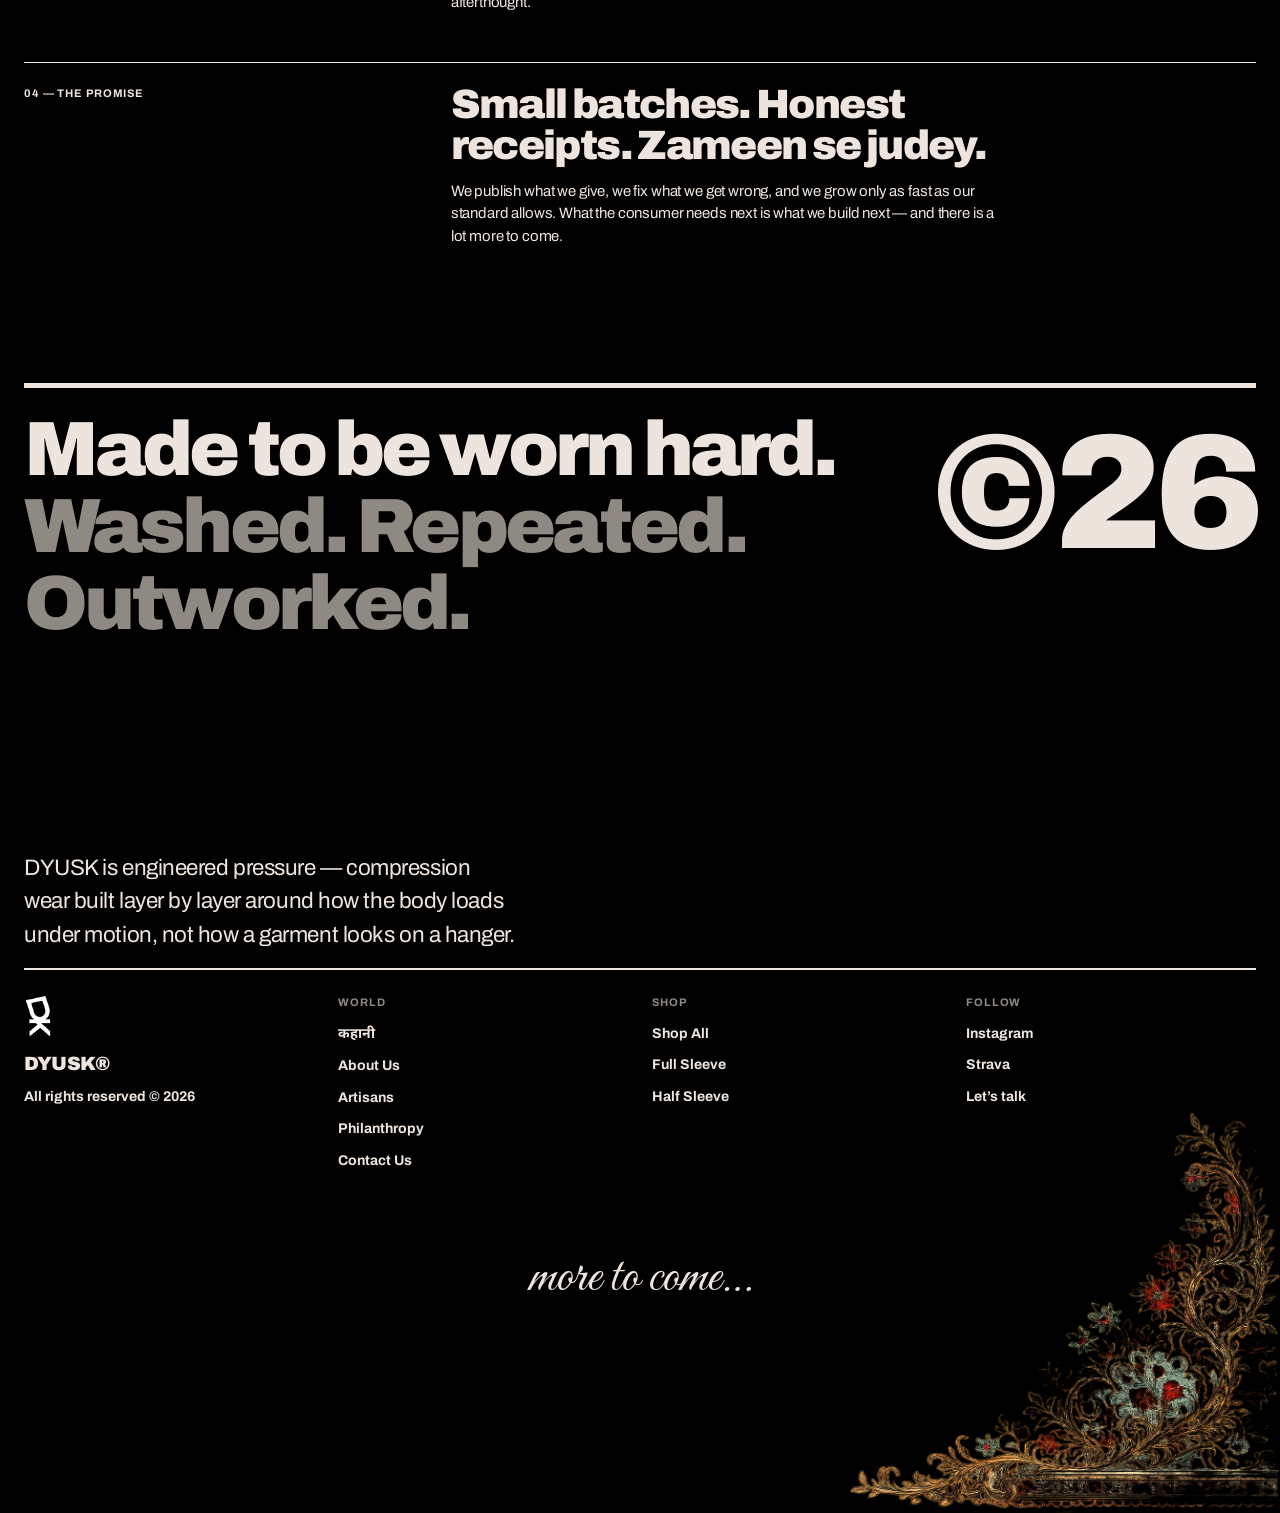
==== commit c5be3eba: "Default to dark theme, add kahani milestones reel + homepage caption decks - Site now opens in the b" ====
--- a/about.html
+++ b/about.html
@@ -7,7 +7,7 @@
 <script>
 (function(){
   try{
-    var t = localStorage.getItem('dyusk-theme');
+    var t = localStorage.getItem('dyusk-theme') || 'dark';
     if(t === 'dark' || t === 'red'){
       document.documentElement.setAttribute('data-theme', t);
     }
--- a/assets/css/site.css
+++ b/assets/css/site.css
@@ -20,6 +20,7 @@
   --ease:cubic-bezier(.87,0,.13,1);
   --ease-out:cubic-bezier(.19,1,.22,1);
   --gut:16px;
+  --gap-sec:8.5rem;
   --font:'Archivo','Helvetica Neue',Helvetica,Arial,sans-serif;
 }
 html[data-theme="dark"]{
@@ -38,6 +39,7 @@
   --sel-fg:#ffffff;
 }
 @media (min-width:1024px){ :root{ --gut:24px; } }
+@media (max-width:640px){ :root{ --gap-sec:5rem; } }
 
 /* ---------- base ---------- */
 *,*::before,*::after{ box-sizing:border-box; margin:0; padding:0; }
@@ -97,25 +99,30 @@
   position:fixed; top:0; left:0; right:0; z-index:60;
   display:flex; align-items:center; justify-content:space-between;
   padding:26px var(--gut);
-  color:#fff; mix-blend-mode:difference;
-  transition:transform .5s var(--ease-out);
-}
+  color:#000;
+  transition:transform .5s var(--ease-out),color .4s ease;
+}
+/* white text on the dark + red themes, black on the cream theme */
+html[data-theme="dark"] #siteHeader,
+html[data-theme="red"] #siteHeader{ color:#fff; }
 /* logo mark lives OUTSIDE the blend-mode header so it never color-shifts
    over page content — tinted per theme instead */
 .brand-mark{
-  /* vertically centered on the header text line (text center sits ~37px down) */
-  position:fixed; top:16px; left:var(--gut); z-index:62; display:block;
+  /* centred on the wordmark line: wordmark centre sits ~40px down
+     (26px header pad-top + half the 1.6rem line box) */
+  position:fixed; top:25px; left:var(--gut); z-index:62; display:block;
 }
 .brand-mark img{
-  height:42px; width:auto;
-  filter:brightness(0); /* white source -> ink on cream */
+  height:30px; width:auto;
+  filter:brightness(0); /* white source -> ink on the cream theme */
   transition:filter .4s ease;
 }
+/* keep the mark white (its source colour) on the dark + red themes */
 html[data-theme="dark"] .brand-mark img,
 html[data-theme="red"] .brand-mark img{ filter:none; }
-#siteHeader .logo{ display:flex; align-items:center; gap:10px; margin-left:44px; }
+#siteHeader .logo{ display:flex; align-items:center; gap:9px; margin-left:34px; }
 #siteHeader .logo .brand{
-  font-size:1.4rem; font-weight:900; letter-spacing:-.04em; line-height:1;
+  font-size:1.6rem; font-weight:900; letter-spacing:-.04em; line-height:1;
 }
 #siteHeader .logo .tagline{
   font-size:.625rem; font-weight:700; letter-spacing:.08em; text-transform:uppercase;
@@ -137,16 +144,18 @@
   #siteHeader nav a,#siteHeader nav ul.nav-links button{ font-size:1.2rem; }
 }
 
-/* hamburger toggle — white bars ride the header's difference blend */
+/* hamburger toggle — black bars on the white header bar */
 .nav-toggle{
   display:flex; flex-direction:column; justify-content:center; align-items:flex-end;
   gap:6px; width:34px; height:34px; padding:0; margin-right:18px;
 }
 .nav-toggle span{
-  display:block; height:2px; width:27px; background:#fff; border-radius:2px;
+  display:block; height:2px; width:27px; background:#000; border-radius:2px;
   transition:transform .3s var(--ease-out), opacity .2s ease, width .3s var(--ease-out);
 }
 .nav-toggle span:nth-child(2){ width:20px; }
+html[data-theme="dark"] .nav-toggle span,
+html[data-theme="red"] .nav-toggle span{ background:#fff; }
 /* tablets keep the theme dots up top — nudge the toggle left to clear them */
 @media (min-width:768px) and (max-width:999px){ .nav-toggle{ margin-right:88px; } }
 @media (min-width:1000px){ .nav-toggle{ display:none; } }
@@ -282,12 +291,12 @@
 /* ---------- product grid (home) ---------- */
 .pgrid{
   display:grid; grid-template-columns:repeat(2,1fr);
-  gap:2.5rem 1rem; padding:0 var(--gut); margin-bottom:8.5rem;
+  gap:2.5rem 1rem; padding:0 var(--gut); margin-bottom:var(--gap-sec);
 }
 @media (min-width:1024px){ .pgrid{ grid-template-columns:repeat(4,1fr); gap:1.5rem; } }
 .pgrid-loose{
   display:grid; grid-template-columns:repeat(8,1fr);
-  gap:2.5rem 1.5rem; padding:0 var(--gut); margin-bottom:8.5rem;
+  gap:2.5rem 1.5rem; padding:0 var(--gut); margin-bottom:var(--gap-sec);
 }
 @media (min-width:768px){ .pgrid-loose{ grid-template-columns:repeat(16,1fr); } }
 .g-a{ grid-column:1 / span 5; }
@@ -345,7 +354,7 @@
 
 /* ---------- spec strip ---------- */
 .spec-strip{
-  margin:0 var(--gut) 8.5rem;
+  margin:0 var(--gut) var(--gap-sec);
   border-top:2px solid currentColor;
   display:grid; grid-template-columns:repeat(2,1fr);
 }
@@ -362,7 +371,7 @@
 }
 
 /* ---------- statement / cta band ---------- */
-.cta-band{ padding:0 var(--gut); margin-bottom:8.5rem; }
+.cta-band{ padding:0 var(--gut); margin-bottom:var(--gap-sec); }
 .cta-band h2{
   font-size:clamp(2.4rem,7.5vw,7rem); font-weight:900;
   letter-spacing:-.05em; line-height:.95; margin-bottom:2rem; text-wrap:balance;
@@ -377,7 +386,7 @@
 html[data-theme="red"] .cta-band .btn.solid:hover{ background:transparent; color:#fff; }
 
 /* ---------- art marquee (infinite scroll) ---------- */
-.art-band{ margin-bottom:8.5rem; }
+.art-band{ margin-bottom:var(--gap-sec); }
 .art-marquee{
   overflow:hidden;
   border-top:2px solid currentColor; border-bottom:2px solid currentColor;
@@ -397,7 +406,7 @@
 
 /* ---------- trust band ---------- */
 .trust-band{
-  margin:0 var(--gut) 8.5rem;
+  margin:0 var(--gut) var(--gap-sec);
   border-top:1px solid currentColor; border-bottom:1px solid currentColor;
   display:grid; grid-template-columns:repeat(2,1fr);
 }
@@ -409,7 +418,7 @@
 .tb-item svg{ width:18px; height:18px; flex:none; }
 
 /* ---------- newsletter ---------- */
-.newsletter{ padding:0 var(--gut); margin-bottom:8.5rem; }
+.newsletter{ padding:0 var(--gut); margin-bottom:var(--gap-sec); }
 .nl-inner{
   border-top:2px solid currentColor; padding-top:2rem;
   display:grid; gap:2rem;
@@ -419,7 +428,11 @@
   font-size:clamp(2rem,4.5vw,4rem); font-weight:900; letter-spacing:-.045em; line-height:.95;
 }
 .nl-copy p{ margin-top:1rem; max-width:46ch; }
-.nl-art{ width:min(100%,600px); height:auto; justify-self:end; }
+/* auto line-art is a white-on-transparent PNG, tinted to match the theme */
+.nl-art{ width:min(100%,600px); height:auto; justify-self:end;
+  filter:brightness(0); transition:filter .4s ease; }
+html[data-theme="dark"] .nl-art,
+html[data-theme="red"] .nl-art{ filter:none; }
 .nl-form{ display:flex; gap:0; border:2px solid var(--fg); margin-top:2.5rem; max-width:560px; }
 .nl-form input{
   flex:1; min-width:0; padding:.9em 1.2em;
@@ -509,12 +522,12 @@
 
 .shop-grid{
   display:grid; grid-template-columns:repeat(2,1fr);
-  gap:2.5rem 1rem; margin:0 var(--gut) 8.5rem;
+  gap:2.5rem 1rem; margin:0 var(--gut) var(--gap-sec);
 }
 @media (min-width:1024px){ .shop-grid{ grid-template-columns:repeat(4,1fr); gap:1.5rem; } }
 .cross-grid{
   display:grid; grid-template-columns:repeat(2,1fr);
-  gap:2.5rem 1rem; margin:0 var(--gut) 8.5rem;
+  gap:2.5rem 1rem; margin:0 var(--gut) var(--gap-sec);
 }
 @media (min-width:1024px){ .cross-grid{ grid-template-columns:repeat(3,1fr); gap:1.5rem; } }
 
@@ -575,7 +588,7 @@
 /* ============================================================
    PRODUCT DETAIL PAGE
    ============================================================ */
-.product-detail{ padding:7.5rem var(--gut) 0; margin-bottom:8.5rem; }
+.product-detail{ padding:7.5rem var(--gut) 0; margin-bottom:var(--gap-sec); }
 .back-link{ display:inline-block; margin-bottom:1.5rem; }
 .back-link:hover{ color:var(--muted); }
 .product-detail-grid{ display:grid; gap:2.5rem; }
@@ -805,7 +818,7 @@
 .page-head p{ max-width:52ch; letter-spacing:-.01em; font-size:1.05rem; }
 .page-head .section-tag{ margin-bottom:.6rem; }
 
-.story{ padding:0 var(--gut); margin-bottom:8.5rem; display:grid; gap:3rem; }
+.story{ padding:0 var(--gut); margin-bottom:var(--gap-sec); display:grid; gap:3rem; }
 .story-row{ border-top:1px solid currentColor; padding-top:1.4rem; display:grid; gap:1rem; }
 @media (min-width:768px){
   .story-row{ grid-template-columns:minmax(0,4fr) minmax(0,8fr); gap:1.5rem; }
@@ -818,6 +831,83 @@
   letter-spacing:-.04em; line-height:1; margin-bottom:.8rem; text-wrap:balance;
 }
 .sr-body p{ max-width:62ch; letter-spacing:-.01em; }
+
+/* ---------- milestones — scroll-driven 3D reel (kahani) ---------- */
+.miles{ position:relative; height:340vh; margin-bottom:var(--gap-sec); }
+.miles-track{
+  position:sticky; top:0; height:100vh;
+  display:flex; align-items:center; justify-content:center; overflow:hidden;
+}
+.miles-inner{ position:relative; width:100%; padding:0 var(--gut); }
+.miles-lead{
+  position:absolute; top:11vh; left:var(--gut); right:var(--gut);
+  display:flex; align-items:baseline; justify-content:space-between;
+  gap:1.2rem; pointer-events:none;
+}
+.miles-lead h2{
+  font-size:clamp(1.35rem,2.8vw,2.1rem); font-weight:900;
+  letter-spacing:-.04em; line-height:1; max-width:16ch; text-wrap:balance;
+}
+.miles-lead .section-tag{ flex:none; }
+.miles-reel{
+  position:relative; height:64vh; min-height:380px;
+  perspective:1500px; opacity:0; transition:opacity .6s var(--ease-out);
+}
+.miles.ready .miles-reel{ opacity:1; }
+.miles-line{
+  position:absolute; left:50%; top:50%; width:min(90vw,760px); height:1px;
+  transform:translate(-50%,-50%); background:currentColor; opacity:.16;
+  pointer-events:none;
+}
+.miles-plus{
+  position:absolute; top:50%; left:calc(50% + min(45vw,380px) - .6rem);
+  width:clamp(18px,2.6vw,28px); color:var(--accent);
+  transform:translate(-50%,-50%); pointer-events:none;
+}
+.miles-plus svg{ display:block; width:100%; height:auto; fill:currentColor; }
+.miles-list{
+  position:absolute; inset:0;
+  transform-style:preserve-3d; transform:translateZ(-300px);
+}
+.mile{
+  position:absolute; left:50%; top:50%; width:min(92vw,780px);
+  transform-origin:50% 50%; transform:translate(-50%,-50%);
+  color:var(--muted); will-change:transform,opacity;
+}
+.mile-t{
+  display:block; text-align:center; padding:0 3.2rem;
+  font-size:clamp(1.45rem,4.2vw,3rem); font-weight:900;
+  letter-spacing:-.04em; line-height:1.02; text-wrap:balance;
+}
+.mile-y{
+  position:absolute; top:50%; left:0; transform:translateY(-50%);
+  font-size:clamp(1rem,1.5vw,1.3rem); font-weight:900; letter-spacing:-.02em;
+  font-variant-numeric:tabular-nums;
+}
+.mile.on{ color:var(--fg); }
+.mile.on .mile-y{ color:var(--accent); }
+@media (max-width:640px){
+  .miles-plus{ display:none; }
+  .mile-t{ padding:0 2.6rem 0 3rem; }
+}
+/* reduced-motion / no-3D fallback: a flat stacked timeline */
+.miles.flat{ height:auto; margin-bottom:var(--gap-sec); }
+.miles.flat .miles-track{ position:static; height:auto; display:block; overflow:visible; }
+.miles.flat .miles-inner{ padding:0 var(--gut); }
+.miles.flat .miles-reel{ position:static; height:auto; min-height:0; perspective:none; opacity:1; }
+.miles.flat .miles-line,.miles.flat .miles-plus{ display:none; }
+.miles.flat .miles-lead{ position:static; margin-bottom:2.5rem; }
+.miles.flat .miles-list{
+  position:static; transform:none; transform-style:flat;
+  display:grid; gap:1.4rem;
+}
+.miles.flat .mile{
+  position:static; width:auto; transform:none; opacity:1; color:var(--fg);
+  display:grid; grid-template-columns:4.5rem 1fr; gap:1rem; align-items:baseline;
+  border-top:1px solid currentColor; padding-top:1.3rem;
+}
+.miles.flat .mile-t{ text-align:left; padding:0; font-size:clamp(1.4rem,3vw,2.2rem); }
+.miles.flat .mile-y{ position:static; transform:none; color:var(--accent); }
 
 .founder{ padding:0 var(--gut); margin-bottom:5rem; }
 .f-quote{
@@ -831,7 +921,7 @@
 
 /* contact */
 .contact-grid{
-  padding:0 var(--gut); margin-bottom:8.5rem;
+  padding:0 var(--gut); margin-bottom:var(--gap-sec);
   display:grid; gap:3rem;
 }
 @media (min-width:900px){ .contact-grid{ grid-template-columns:minmax(0,7fr) minmax(0,4fr); gap:4rem; } }
@@ -882,7 +972,7 @@
 
 .scatter{
   display:grid; grid-template-columns:repeat(8,1fr);
-  gap:3.5rem 1rem; padding:0 var(--gut); margin-bottom:8.5rem;
+  gap:3.5rem 1rem; padding:0 var(--gut); margin-bottom:var(--gap-sec);
   align-items:start;
 }
 .sc-link{
@@ -918,7 +1008,7 @@
   .sc-item.t6{ grid-column:8/13; grid-row:4; }
 }
 
-.quote-band{ padding:2rem var(--gut); margin-bottom:8.5rem; text-align:center; }
+.quote-band{ padding:2rem var(--gut); margin-bottom:var(--gap-sec); text-align:center; }
 .script-quote{
   font-family:var(--script); font-weight:400;
   font-size:clamp(3rem,8.5vw,8rem); line-height:1.1;
@@ -994,3 +1084,8 @@
 #threadLabels .tlabel[lang="hi"]{ font-family:'Noto Sans Devanagari',var(--font); }
 #threadLabels a:hover .tlabel,
 #threadLabels a:focus-visible .tlabel{ fill:var(--accent); }
+/* newspaper-style caption that rides just under each page-word */
+#threadLabels .tcap{
+  font-family:var(--font); font-weight:600; letter-spacing:.01em;
+  text-transform:uppercase; fill:var(--muted);
+}
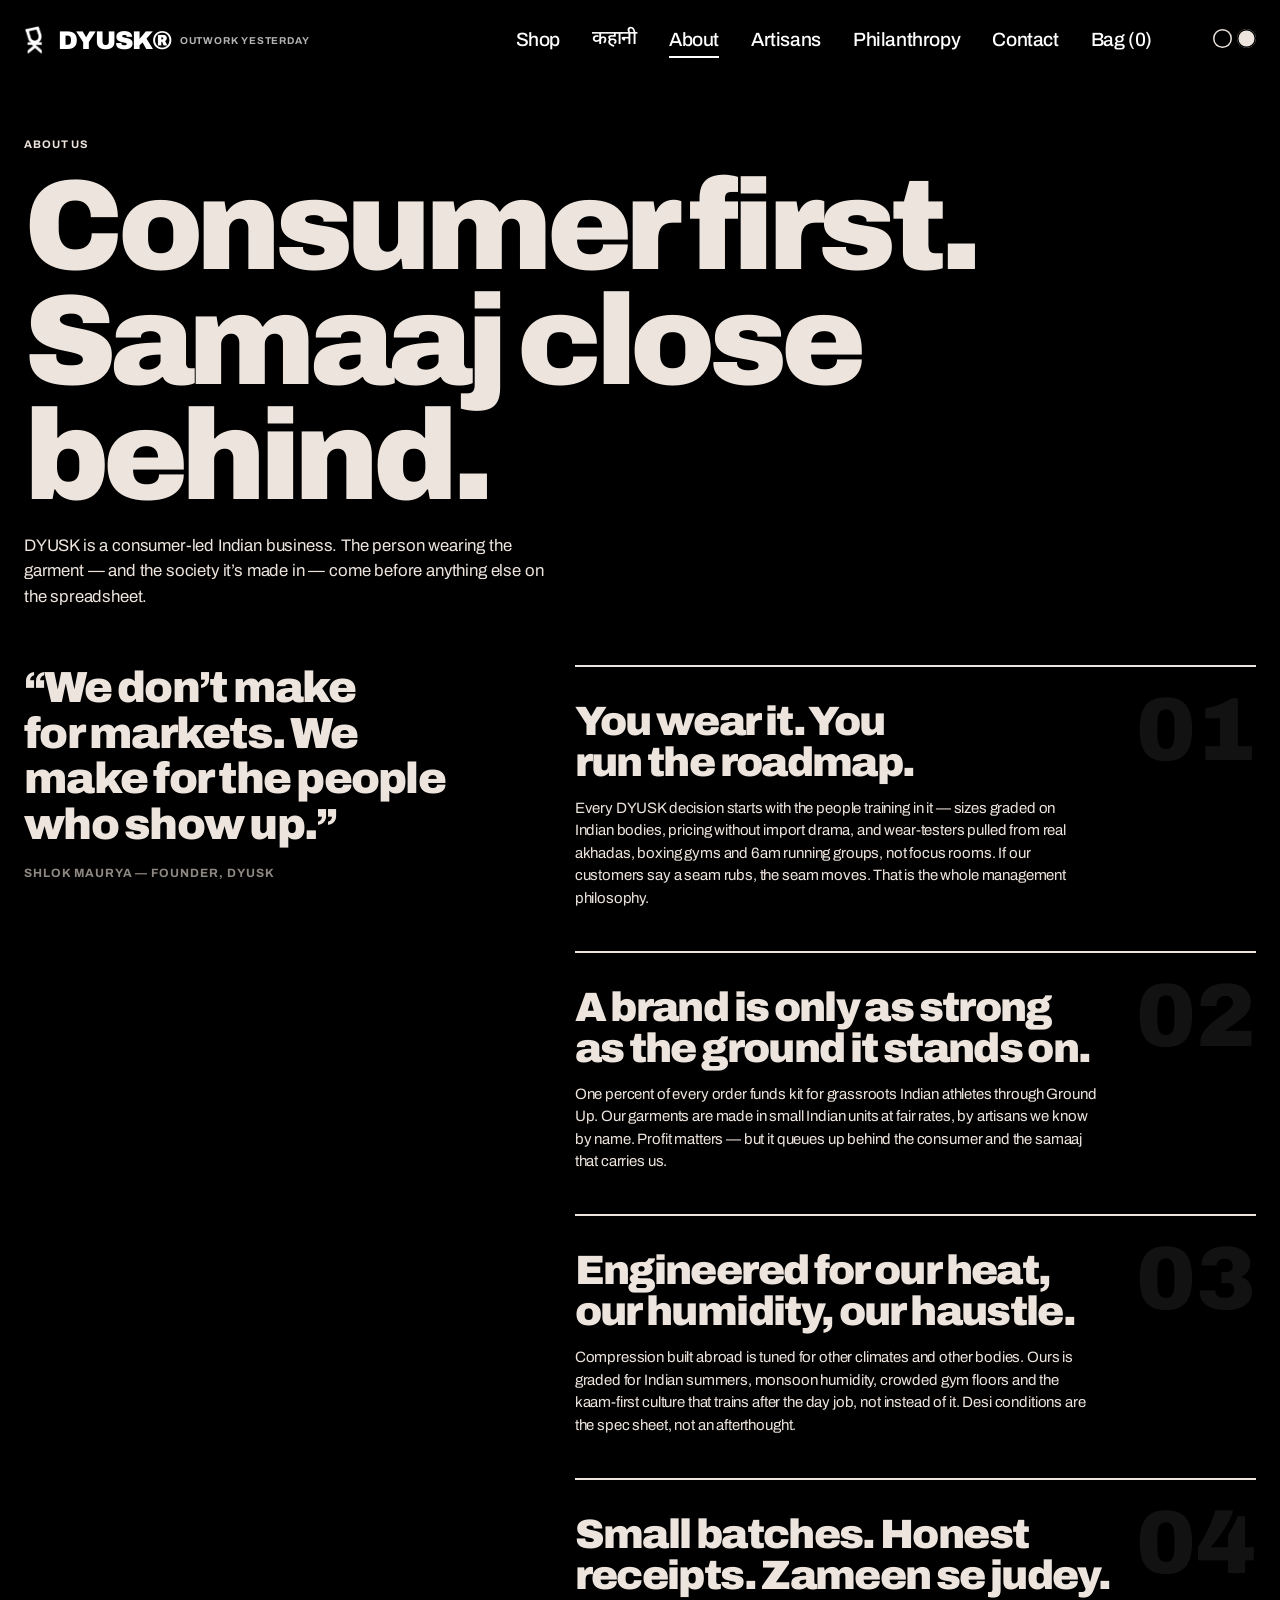
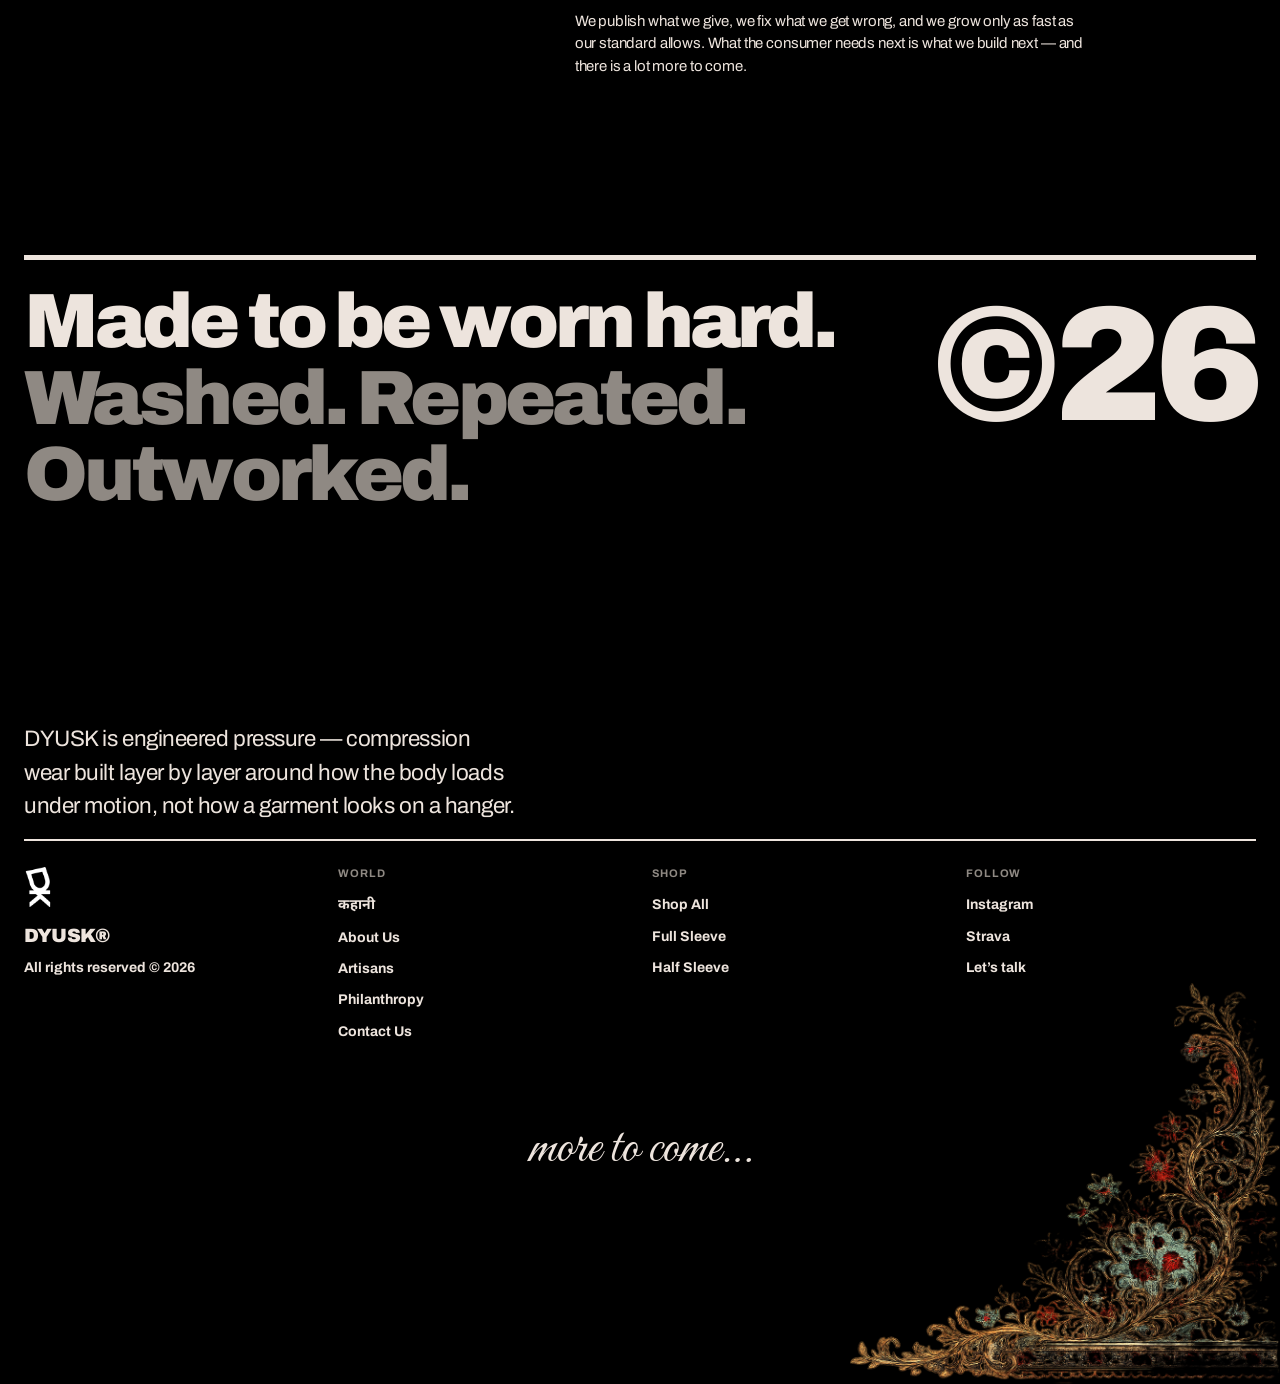
==== commit 4f18e129: "Redesign shop/about/contact/philanthropy layouts, remove red theme - shop.html: hero + sticky sideba" ====
--- a/about.html
+++ b/about.html
@@ -9,7 +9,7 @@
   try{
     var t = localStorage.getItem('dyusk-theme') || 'dark';
     if(t === 'dark' || t === 'red'){
-      document.documentElement.setAttribute('data-theme', t);
+      document.documentElement.setAttribute('data-theme', 'dark');
     }
   }catch(e){}
 })();
@@ -59,43 +59,36 @@
 <div id="theme-switcher" aria-label="Theme">
   <button class="theme-dot" data-set="dark" type="button" aria-label="Dark theme"></button>
   <button class="theme-dot" data-set="cream" type="button" aria-label="Cream theme"></button>
-  <button class="theme-dot" data-set="red" type="button" aria-label="Red theme"></button>
 </div>
 
-<section class="page-head">
+<section class="about-hero">
   <span class="section-tag">About Us</span>
   <h1>Consumer first.<br/>Samaaj close behind.</h1>
   <p>DYUSK is a consumer-led Indian business. The person wearing the garment &#8212; and the society it&#8217;s made in &#8212; come before anything else on the spreadsheet.</p>
 </section>
-<section class="founder reveal">
-  <blockquote class="f-quote">&#8220;We don&#8217;t make for markets. We make for the people who show up.&#8221;</blockquote>
-  <p class="f-attrib">Shlok Maurya &#8212; Founder, DYUSK</p>
-</section>
-<section class="story">
-  <div class="story-row reveal">
-    <span class="sr-kicker">01 &#8212; Consumer-Led</span>
-    <div class="sr-body">
+<section class="about-split">
+  <aside class="as-rail">
+    <blockquote class="as-quote">&#8220;We don&#8217;t make for markets. We make for the people who show up.&#8221;</blockquote>
+    <p class="as-attrib">Shlok Maurya &#8212; Founder, DYUSK</p>
+  </aside>
+  <div class="as-chapters">
+    <div class="as-chapter reveal">
+      <span class="as-idx">01</span>
       <h2>You wear it. You run the roadmap.</h2>
       <p>Every DYUSK decision starts with the people training in it &#8212; sizes graded on Indian bodies, pricing without import drama, and wear-testers pulled from real akhadas, boxing gyms and 6am running groups, not focus rooms. If our customers say a seam rubs, the seam moves. That is the whole management philosophy.</p>
     </div>
-  </div>
-  <div class="story-row reveal">
-    <span class="sr-kicker">02 &#8212; Society First</span>
-    <div class="sr-body">
+    <div class="as-chapter reveal">
+      <span class="as-idx">02</span>
       <h2>A brand is only as strong as the ground it stands on.</h2>
       <p>One percent of every order funds kit for grassroots Indian athletes through Ground Up. Our garments are made in small Indian units at fair rates, by artisans we know by name. Profit matters &#8212; but it queues up behind the consumer and the samaaj that carries us.</p>
     </div>
-  </div>
-  <div class="story-row reveal">
-    <span class="sr-kicker">03 &#8212; The Indian Touch</span>
-    <div class="sr-body">
+    <div class="as-chapter reveal">
+      <span class="as-idx">03</span>
       <h2>Engineered for our heat, our humidity, our haustle.</h2>
       <p>Compression built abroad is tuned for other climates and other bodies. Ours is graded for Indian summers, monsoon humidity, crowded gym floors and the kaam-first culture that trains after the day job, not instead of it. Desi conditions are the spec sheet, not an afterthought.</p>
     </div>
-  </div>
-  <div class="story-row reveal">
-    <span class="sr-kicker">04 &#8212; The Promise</span>
-    <div class="sr-body">
+    <div class="as-chapter reveal">
+      <span class="as-idx">04</span>
       <h2>Small batches. Honest receipts. Zameen se judey.</h2>
       <p>We publish what we give, we fix what we get wrong, and we grow only as fast as our standard allows. What the consumer needs next is what we build next &#8212; and there is a lot more to come.</p>
     </div>
--- a/assets/css/site.css
+++ b/assets/css/site.css
@@ -29,15 +29,6 @@
   --muted:#8f8983;
   --tile:#191715;
 }
-html[data-theme="red"]{
-  --bg:var(--red);
-  --fg:#ffffff;
-  --muted:#ffb3b3;
-  --tile:#e00001;
-  --accent:#ffffff;
-  --sel-bg:#000000;
-  --sel-fg:#ffffff;
-}
 @media (min-width:1024px){ :root{ --gut:24px; } }
 @media (max-width:640px){ :root{ --gap-sec:5rem; } }
 
@@ -102,9 +93,8 @@
   color:#000;
   transition:transform .5s var(--ease-out),color .4s ease;
 }
-/* white text on the dark + red themes, black on the cream theme */
-html[data-theme="dark"] #siteHeader,
-html[data-theme="red"] #siteHeader{ color:#fff; }
+/* white text on the dark theme, black on the cream theme */
+html[data-theme="dark"] #siteHeader{ color:#fff; }
 /* logo mark lives OUTSIDE the blend-mode header so it never color-shifts
    over page content — tinted per theme instead */
 .brand-mark{
@@ -117,9 +107,8 @@
   filter:brightness(0); /* white source -> ink on the cream theme */
   transition:filter .4s ease;
 }
-/* keep the mark white (its source colour) on the dark + red themes */
-html[data-theme="dark"] .brand-mark img,
-html[data-theme="red"] .brand-mark img{ filter:none; }
+/* keep the mark white (its source colour) on the dark theme */
+html[data-theme="dark"] .brand-mark img{ filter:none; }
 #siteHeader .logo{ display:flex; align-items:center; gap:9px; margin-left:34px; }
 #siteHeader .logo .brand{
   font-size:1.6rem; font-weight:900; letter-spacing:-.04em; line-height:1;
@@ -154,8 +143,7 @@
   transition:transform .3s var(--ease-out), opacity .2s ease, width .3s var(--ease-out);
 }
 .nav-toggle span:nth-child(2){ width:20px; }
-html[data-theme="dark"] .nav-toggle span,
-html[data-theme="red"] .nav-toggle span{ background:#fff; }
+html[data-theme="dark"] .nav-toggle span{ background:#fff; }
 /* tablets keep the theme dots up top — nudge the toggle left to clear them */
 @media (min-width:768px) and (max-width:999px){ .nav-toggle{ margin-right:88px; } }
 @media (min-width:1000px){ .nav-toggle{ display:none; } }
@@ -214,8 +202,6 @@
 .theme-dot[data-set="cream"]{ background:var(--cream); box-shadow:inset 0 0 0 1.5px #000; }
 .theme-dot[data-set="dark"]{ background:#000; box-shadow:inset 0 0 0 1.5px #000; }
 html[data-theme="dark"] .theme-dot[data-set="dark"]{ box-shadow:inset 0 0 0 1.5px var(--cream); }
-.theme-dot[data-set="red"]{ background:var(--red); box-shadow:inset 0 0 0 1.5px var(--red); }
-html[data-theme="red"] .theme-dot[data-set="red"]{ box-shadow:inset 0 0 0 1.5px #fff; }
 /* mobile: dots sit above the PDP sticky buy bar's height so they never overlap it */
 @media (max-width:767px){ #theme-switcher{ top:auto; bottom:88px; } }
 
@@ -377,13 +363,10 @@
   letter-spacing:-.05em; line-height:.95; margin-bottom:2rem; text-wrap:balance;
 }
 .cta-band .dim{ color:var(--accent); }
-html[data-theme="red"] .cta-band .dim{ color:#000; }
 .cta-band .btn.solid{
   background:var(--accent); border-color:var(--accent); color:#fff;
 }
 .cta-band .btn.solid:hover{ background:transparent; color:var(--accent); }
-html[data-theme="red"] .cta-band .btn.solid{ color:var(--red); }
-html[data-theme="red"] .cta-band .btn.solid:hover{ background:transparent; color:#fff; }
 
 /* ---------- art marquee (infinite scroll) ---------- */
 .art-band{ margin-bottom:var(--gap-sec); }
@@ -423,7 +406,7 @@
   border-top:2px solid currentColor; padding-top:2rem;
   display:grid; gap:2rem;
 }
-@media (min-width:900px){ .nl-inner{ grid-template-columns:1.2fr 1fr; align-items:center; } }
+@media (min-width:900px){ .nl-inner{ grid-template-columns:minmax(0,760px); } }
 .nl-copy h2{
   font-size:clamp(2rem,4.5vw,4rem); font-weight:900; letter-spacing:-.045em; line-height:.95;
 }
@@ -431,8 +414,7 @@
 /* auto line-art is a white-on-transparent PNG, tinted to match the theme */
 .nl-art{ width:min(100%,600px); height:auto; justify-self:end;
   filter:brightness(0); transition:filter .4s ease; }
-html[data-theme="dark"] .nl-art,
-html[data-theme="red"] .nl-art{ filter:none; }
+html[data-theme="dark"] .nl-art{ filter:none; }
 .nl-form{ display:flex; gap:0; border:2px solid var(--fg); margin-top:2.5rem; max-width:560px; }
 .nl-form input{
   flex:1; min-width:0; padding:.9em 1.2em;
@@ -473,8 +455,7 @@
   height:44px; width:auto; margin-bottom:.8rem;
   filter:brightness(0); /* white mark -> ink on the cream ground */
 }
-html[data-theme="dark"] .f-col .f-mark,
-html[data-theme="red"] .f-col .f-mark{ filter:none; }
+html[data-theme="dark"] .f-col .f-mark{ filter:none; }
 .f-col .f-brand{ font-size:1.2rem; font-weight:900; letter-spacing:-.04em; display:block; margin-bottom:.4rem; }
 .f-col ul{ display:flex; flex-direction:column; gap:.65rem; align-items:flex-start; }
 .f-col .kicker{
@@ -832,6 +813,136 @@
 }
 .sr-body p{ max-width:62ch; letter-spacing:-.01em; }
 
+/* ---------- artisan profile grid (artisans.html) ---------- */
+.artisan-grid{
+  margin:0 var(--gut) var(--gap-sec);
+  display:grid; gap:2px; background:currentColor;
+  border:2px solid currentColor;
+}
+@media (min-width:768px){ .artisan-grid{ grid-template-columns:repeat(2,1fr); } }
+.ag-card{
+  background:var(--bg); padding:3rem 1.8rem 2.4rem;
+  display:flex; flex-direction:column; gap:1.1rem;
+}
+.ag-num{
+  font-size:.6875rem; font-weight:700; letter-spacing:.08em; text-transform:uppercase;
+  opacity:.55;
+}
+.ag-icon{ width:56px; height:56px; }
+.ag-icon svg{ width:100%; height:100%; }
+.ag-card h2{
+  font-size:clamp(1.5rem,3vw,2.2rem); font-weight:900;
+  letter-spacing:-.04em; line-height:1; text-wrap:balance;
+}
+.ag-card p{ max-width:46ch; letter-spacing:-.01em; }
+
+/* ---------- about — hero + sticky split (about.html) ---------- */
+.about-hero{ padding:8.5rem var(--gut) 0; margin-bottom:3.5rem; }
+.about-hero h1{ font-size:clamp(3rem,10vw,9rem); font-weight:900; letter-spacing:-.05em; line-height:.9; margin-bottom:1.2rem; text-wrap:balance; }
+.about-hero p{ max-width:52ch; letter-spacing:-.01em; font-size:1.05rem; }
+.about-split{ margin:0 var(--gut) var(--gap-sec); display:grid; gap:3rem; }
+@media (min-width:900px){
+  .about-split{ grid-template-columns:minmax(0,5fr) minmax(0,7fr); gap:4rem; }
+  .as-rail{ position:sticky; top:110px; align-self:start; }
+}
+.as-quote{ font-weight:900; font-size:clamp(1.7rem,3.4vw,2.8rem); letter-spacing:-.04em; line-height:1.05; text-wrap:balance; }
+.as-attrib{ font-size:.75rem; text-transform:uppercase; font-weight:700; letter-spacing:.08em; color:var(--muted); margin-top:1rem; }
+.as-chapter{ position:relative; border-top:2px solid currentColor; padding:2.2rem 6rem 2.6rem 0; }
+.as-idx{ position:absolute; right:0; top:1.2rem; font-size:clamp(3.5rem,7vw,6rem); font-weight:900; line-height:1; opacity:.08; }
+.as-chapter h2{ font-size:clamp(1.6rem,3.2vw,2.6rem); font-weight:900; letter-spacing:-.04em; line-height:1; margin-bottom:.8rem; text-wrap:balance; }
+.as-chapter p{ max-width:58ch; letter-spacing:-.01em; }
+
+/* ---------- contact — oversized editorial form (contact.html) ---------- */
+.contact-hero{ padding:8.5rem var(--gut) 0; margin-bottom:3rem; }
+.contact-hero h1{ font-size:clamp(3rem,12vw,10rem); font-weight:900; letter-spacing:-.05em; line-height:.9; margin-bottom:1.2rem; }
+.contact-hero p{ max-width:52ch; letter-spacing:-.01em; font-size:1.05rem; }
+.contact-xl{ margin:0 var(--gut) var(--gap-sec); }
+.cx-meta{ border:2px solid currentColor; display:grid; grid-template-columns:repeat(2,1fr); gap:2px; background:currentColor; margin-bottom:3.5rem; }
+@media (min-width:900px){ .cx-meta{ grid-template-columns:repeat(4,1fr); } }
+.cx-cell{ background:var(--bg); padding:1.2rem; font-weight:700; letter-spacing:-.01em; line-height:1.6; }
+.cx-cell .kicker{ display:block; margin-bottom:.5rem; }
+.cx-form{ max-width:none; }
+.cx-field{ border-bottom:2px solid currentColor; padding:1.6rem 0; }
+.cx-field label{ display:block; font-size:.6875rem; font-weight:700; text-transform:uppercase; letter-spacing:.08em; margin-bottom:.6rem; color:var(--muted); }
+.cx-field .opt{ text-transform:none; letter-spacing:0; }
+.cx-field input,.cx-field textarea{ width:100%; background:transparent; border:0; color:var(--fg); font-family:inherit; font-weight:700; letter-spacing:-.02em; font-size:clamp(1.3rem,2.6vw,2rem); outline:none; resize:vertical; }
+.cx-field input::placeholder,.cx-field textarea::placeholder{ color:color-mix(in srgb, var(--muted) 55%, transparent); }
+.cx-field:focus-within label{ color:var(--red); }
+.cx-form .btn{ margin-top:2rem; }
+
+/* ---------- shop — hero + sidebar rail (shop.html) ---------- */
+.shop-hero{ padding:8.5rem var(--gut) 0; margin-bottom:3rem; }
+.shop-hero h1{ font-size:clamp(3.5rem,12vw,11rem); font-weight:900; letter-spacing:-.05em; line-height:.9; text-transform:uppercase; margin-bottom:1.2rem; }
+.shop-hero p{ max-width:52ch; letter-spacing:-.01em; }
+.shop-layout{ margin:0 var(--gut) var(--gap-sec); display:grid; gap:3rem; }
+.shop-rail{ display:flex; flex-direction:column; gap:2.4rem; }
+.rail-title{ display:block; font-size:.6875rem; font-weight:700; text-transform:uppercase; letter-spacing:.08em; border-bottom:2px solid currentColor; padding-bottom:.5rem; margin-bottom:.9rem; }
+.shop-rail .filter-group{ flex-direction:column; align-items:flex-start; gap:.7rem; }
+.shop-rail select{ width:100%; background:transparent; border:2px solid var(--fg); padding:.5em .6em; font:inherit; font-size:.75rem; font-weight:700; text-transform:uppercase; color:var(--fg); }
+.shop-rail select option{ color:#000; background:#fff; }
+.shop-rail .shop-count{ display:block; margin-top:.7rem; font-size:.75rem; font-weight:700; text-transform:uppercase; color:var(--muted); }
+.shop-layout .shop-grid{ margin:0; display:grid; grid-template-columns:repeat(2,1fr); gap:2.5rem 1rem; }
+@media (min-width:900px){
+  .shop-layout{ grid-template-columns:210px minmax(0,1fr); }
+  .shop-rail{ position:sticky; top:110px; align-self:start; }
+}
+@media (max-width:899px){
+  .shop-rail{ flex-direction:row; flex-wrap:wrap; gap:2rem; }
+}
+@media (min-width:1024px){
+  .shop-layout .shop-grid{ grid-template-columns:repeat(3,1fr); gap:2.5rem 1.5rem; }
+}
+
+/* ---------- philanthropy — ground up hero + ledger (philanthropy.html) ---------- */
+.philo-hero{
+  position:relative; min-height:100svh; margin-bottom:var(--gap-sec);
+  background:#000; color:var(--cream); overflow:hidden;
+  display:flex; align-items:center; justify-content:center; text-align:center;
+}
+.philo-hero canvas{ position:absolute; inset:0; width:100%; height:100%; }
+.ph-sphere{
+  position:absolute; left:50%; top:62%; transform:translate(-50%,-50%);
+  width:min(620px,86vw); aspect-ratio:1/1; border-radius:50%;
+  background:radial-gradient(circle at 28% 86%, rgba(255,0,1,.32) 12%, rgba(0,0,0,.9) 68%, #000 100%);
+  box-shadow:0 0 140px rgba(255,0,1,.18);
+}
+.ph-content{ position:relative; z-index:2; padding:7rem var(--gut) 4rem; }
+.ph-kicker{
+  display:block; font-size:.6875rem; font-weight:700;
+  text-transform:uppercase; letter-spacing:.08em; color:var(--red); margin-bottom:1rem;
+}
+.ph-stat{ font-size:clamp(7rem,28vw,19rem); font-weight:900; letter-spacing:-.06em; line-height:.82; }
+.ph-stat .pct{ color:var(--red); }
+.ph-lede{ max-width:46ch; margin:1.6rem auto 2.4rem; color:#cfc8c1; font-size:1.05rem; letter-spacing:-.01em; }
+.ph-cta{ border-color:var(--cream); color:var(--cream); }
+.ph-cta:hover{ background:var(--cream); color:#000; }
+/* fixed chrome stays legible while it floats over the black hero */
+body.over-hero #siteHeader{ color:#fff; }
+body.over-hero .brand-mark img{ filter:none; }
+body.over-hero .nav-toggle span{ background:#fff; }
+
+.ledger{ margin:0 var(--gut) var(--gap-sec); }
+.ledger-head{
+  display:flex; flex-wrap:wrap; align-items:baseline; justify-content:space-between; gap:1rem;
+  border-bottom:5px double var(--fg); padding-bottom:1rem; margin-bottom:.5rem;
+}
+.ledger-head h2{ font-size:clamp(1.4rem,2.8vw,2.1rem); font-weight:900; letter-spacing:-.04em; line-height:1; text-wrap:balance; }
+.ledger-row{
+  display:grid; grid-template-columns:auto minmax(0,1fr); gap:1.5rem;
+  padding:2.4rem 0; border-bottom:1px dashed color-mix(in srgb, var(--fg) 45%, transparent);
+}
+@media (min-width:900px){ .ledger-row{ grid-template-columns:5rem minmax(0,1fr) 10rem; } }
+.lr-no{ font-size:clamp(1.6rem,3vw,2.4rem); font-weight:900; line-height:1; opacity:.25; }
+.lr-body h3{ font-size:clamp(1.5rem,3vw,2.4rem); font-weight:900; letter-spacing:-.04em; line-height:1; margin-bottom:.8rem; text-wrap:balance; }
+.lr-body p{ max-width:62ch; letter-spacing:-.01em; }
+.lr-tag{ display:none; font-size:.6875rem; font-weight:700; text-transform:uppercase; letter-spacing:.08em; color:var(--muted); text-align:right; padding-top:.4rem; }
+@media (min-width:900px){ .lr-tag{ display:block; } }
+.ledger-total{
+  display:flex; flex-wrap:wrap; align-items:center; justify-content:space-between; gap:1.2rem;
+  padding:1.8rem 0; border-bottom:5px double var(--fg);
+}
+.ledger-total p{ font-weight:700; letter-spacing:-.02em; max-width:46ch; }
+
 /* ---------- milestones — scroll-driven 3D reel (kahani) ---------- */
 .miles{ position:relative; height:340vh; margin-bottom:var(--gap-sec); }
 .miles-track{
@@ -908,6 +1019,130 @@
 }
 .miles.flat .mile-t{ text-align:left; padding:0; font-size:clamp(1.4rem,3vw,2.2rem); }
 .miles.flat .mile-y{ position:static; transform:none; color:var(--accent); }
+
+/* ============================================================
+   KAHANI — vintage newspaper front page ("The DYUSK Gazette").
+   Theme-aware: paper = --bg, ink = --fg, red = --accent.
+   ============================================================ */
+.gazette{
+  max-width:1120px; margin:0 auto var(--gap-sec); padding:7.5rem var(--gut) 0;
+  color:var(--fg); font-family:Georgia,'Times New Roman',serif;
+}
+.gz-ink{ filter:brightness(0); transition:filter .4s ease; }
+html[data-theme="dark"] .gz-ink{ filter:none; }
+.gz-photo{ filter:grayscale(1) contrast(1.06); }
+
+/* ---- masthead ---- */
+.gz-mast{ border-bottom:5px double var(--fg); padding-bottom:.9rem; margin-bottom:1.4rem; }
+.gz-top{
+  display:flex; justify-content:space-between; align-items:center; gap:1rem; flex-wrap:wrap;
+  font-family:var(--font); font-size:.66rem; font-weight:700; letter-spacing:.14em;
+  text-transform:uppercase; padding-bottom:.55rem; margin-bottom:1rem;
+  border-bottom:1px solid var(--fg);
+}
+.gz-top .gz-ed{ color:var(--accent); letter-spacing:.1em; }
+.gz-top .hi,.gz-ed .hi{ font-family:'Noto Sans Devanagari',var(--font); }
+.gz-title{ display:grid; grid-template-columns:1fr auto 1fr; align-items:center; gap:1rem; }
+.gz-emblem{ justify-self:start; }
+.gz-emblem img{ height:46px; width:auto; display:block; }
+.gz-name{
+  font-family:'Playfair Display',Georgia,serif; font-weight:900; text-align:center;
+  font-size:clamp(1.9rem,6vw,4.6rem); line-height:.92; letter-spacing:-.01em; text-wrap:balance;
+}
+.gz-name .hi{ font-family:'Noto Sans Devanagari',serif; font-weight:900; color:var(--accent); }
+.gz-price{
+  justify-self:end; text-align:center; font-family:var(--font); font-size:.62rem;
+  font-weight:700; text-transform:uppercase; letter-spacing:.06em; line-height:1.2;
+  border:2px solid var(--accent); color:var(--accent); border-radius:50%;
+  width:58px; height:58px; display:flex; flex-direction:column; justify-content:center; align-items:center;
+}
+.gz-price b{ font-size:.58rem; }
+.gz-strap{
+  text-align:center; font-family:var(--font); font-weight:700; font-size:.72rem;
+  letter-spacing:.14em; text-transform:uppercase; margin-top:.9rem;
+  border-top:1px solid var(--fg); border-bottom:1px solid var(--fg); padding:.45rem 0;
+}
+
+/* ---- lead headline ---- */
+.gz-lead{ text-align:center; margin-bottom:1.4rem; }
+.gz-head{
+  font-family:'Playfair Display',Georgia,serif; font-weight:900; text-transform:uppercase;
+  font-size:clamp(3.2rem,15vw,9.5rem); line-height:.82; letter-spacing:-.02em; text-wrap:balance;
+}
+.gz-head .red{ color:var(--accent); }
+.gz-head .it{ font-style:italic; }
+.gz-deck{
+  max-width:60ch; margin:1rem auto 0; font-style:italic;
+  font-size:clamp(1.02rem,1.7vw,1.3rem); line-height:1.4; text-wrap:balance;
+}
+
+/* ---- section bar (inverted chip + rule) ---- */
+.gz-secbar{ display:flex; align-items:center; gap:.9rem; margin:2.4rem 0 1.3rem; }
+.gz-secbar::after{ content:''; flex:1; border-top:3px double var(--fg); }
+.gz-secbar h2{
+  background:var(--fg); color:var(--bg); font-family:'Playfair Display',serif;
+  font-weight:900; font-style:italic; font-size:clamp(1.3rem,3vw,2rem);
+  padding:.08em .5em; letter-spacing:.01em;
+}
+.gz-secbar.alt h2{ background:var(--accent); color:#fff; }
+
+/* ---- article columns ---- */
+.gz-cols{ column-gap:2.2rem; }
+@media (min-width:600px){ .gz-cols{ column-count:2; } }
+@media (min-width:960px){ .gz-cols{ column-count:3; } }
+.gz-cols p{
+  font-size:.95rem; line-height:1.58; text-align:justify; hyphens:auto;
+  margin-bottom:.75rem;
+}
+.gz-cols h3{
+  font-family:'Playfair Display',serif; font-weight:900; font-size:1.12rem;
+  line-height:1.05; margin:.5rem 0 .45rem; break-after:avoid; text-transform:uppercase; letter-spacing:.005em;
+}
+.gz-first::first-letter{
+  float:left; font-family:'Playfair Display',serif; font-weight:900; color:var(--accent);
+  font-size:3.4em; line-height:.66; padding:.06em .1em 0 0;
+}
+.gz-pull{
+  break-inside:avoid; text-align:center !important; font-family:'Playfair Display',serif;
+  font-style:italic; font-weight:900; font-size:1.35rem; line-height:1.15;
+  border-top:2px solid var(--fg); border-bottom:2px solid var(--fg); padding:.7rem .2rem; margin:.7rem 0;
+  hyphens:none;
+}
+
+/* ---- figures / photos ---- */
+.gz-fig{
+  break-inside:avoid; margin:.2rem 0 1rem; border:1px solid var(--fg);
+  background:var(--tile);
+}
+.gz-fig img{ display:block; width:100%; height:auto; }
+.gz-fig.print img,.gz-fig .gz-sketch{ padding:.6rem; }
+.gz-sketch{ background:transparent; }
+.gz-fig figcaption{
+  font-style:italic; font-size:.76rem; line-height:1.3; padding:.4rem .5rem;
+  border-top:1px solid var(--fg);
+}
+
+/* ---- "now showing" ad box ---- */
+.gz-ad{
+  break-inside:avoid; border:2px solid var(--fg); padding:.8rem; margin:.4rem 0 1rem;
+  text-align:center;
+}
+.gz-ad-tag{
+  display:inline-block; background:var(--accent); color:#fff; font-family:var(--font);
+  font-weight:900; text-transform:uppercase; letter-spacing:.1em; font-size:.62rem;
+  padding:.2em .6em; margin-bottom:.6rem;
+}
+.gz-ad .gz-photo{ width:70%; margin:0 auto .5rem; display:block; background:var(--tile); }
+.gz-ad p{ text-align:center !important; font-size:.9rem; line-height:1.35; margin-bottom:.5rem; }
+.gz-ad-cta{
+  font-family:var(--font); font-weight:900; text-transform:uppercase; letter-spacing:.04em;
+  font-size:.8rem; border-bottom:2px solid var(--accent); color:var(--fg);
+}
+.gz-ad-cta:hover{ color:var(--accent); }
+
+/* ---- closing ornament ---- */
+.gz-rule-end{ border-top:5px double var(--fg); margin-top:1.6rem; padding-top:1rem; text-align:center; }
+.gz-rule-end img{ height:60px; width:auto; opacity:.9; }
 
 .founder{ padding:0 var(--gut); margin-bottom:5rem; }
 .f-quote{
@@ -1038,11 +1273,6 @@
   --thread-ply:rgba(0,0,0,.42);
   --thread-sh:rgba(255,255,255,.12);
 }
-html[data-theme="red"]{
-  --thread:#0a0a0a;
-  --thread-ply:rgba(255,255,255,.26);
-  --thread-sh:rgba(0,0,0,.3);
-}
 /* left-hand block-print border rail — generated lattice, tiles vertically */
 #sideBorder{
   position:absolute; top:0; left:0; width:48px;
@@ -1059,7 +1289,8 @@
 #threadLayer svg{ display:block; width:100%; height:100%; overflow:visible; }
 #threadLayer .thread-shadow{ stroke:var(--thread-sh); }
 #threadLayer .thread-core{ stroke:var(--thread); transition:stroke .4s ease; }
-#threadLayer .thread-ply{ stroke:var(--thread-ply); transition:stroke .4s ease; }
+/* dashed "stitch" strand hidden — the thread now reads as one clean line */
+#threadLayer .thread-ply{ display:none; }
 
 /* when the left rail is on the page, push the content gutter clear of it */
 @media (min-width:900px){
@@ -1077,6 +1308,25 @@
   .scatter .sc-link{ display:none; }
 }
 #threadLabels a{ pointer-events:auto; }
+
+/* the sewing needle that rides the thread-track as you scroll, spooling
+   the thread out behind it, with the section written under it */
+#threadAuto{
+  position:absolute; top:0; left:0; z-index:3; display:none;
+  pointer-events:none; opacity:0; transition:opacity .4s ease; will-change:transform;
+}
+@media (min-width:900px){ #threadAuto{ display:block; } }
+#threadAuto.on{ opacity:1; }
+#threadAuto img{
+  display:block; width:80px; height:auto; margin:0 auto;
+  filter:brightness(0); transition:filter .4s ease;
+}
+html[data-theme="dark"] #threadAuto img{ filter:none; }
+#threadAuto .ta-label{
+  display:block; margin-top:3px; text-align:center; white-space:nowrap;
+  font-family:'Archivo','Noto Sans Devanagari',sans-serif; font-weight:900;
+  text-transform:uppercase; letter-spacing:.06em; font-size:.72rem; color:var(--accent);
+}
 #threadLabels .tlabel{
   font-family:var(--font); font-weight:900; letter-spacing:-.02em;
   fill:var(--fg); transition:fill .25s ease;
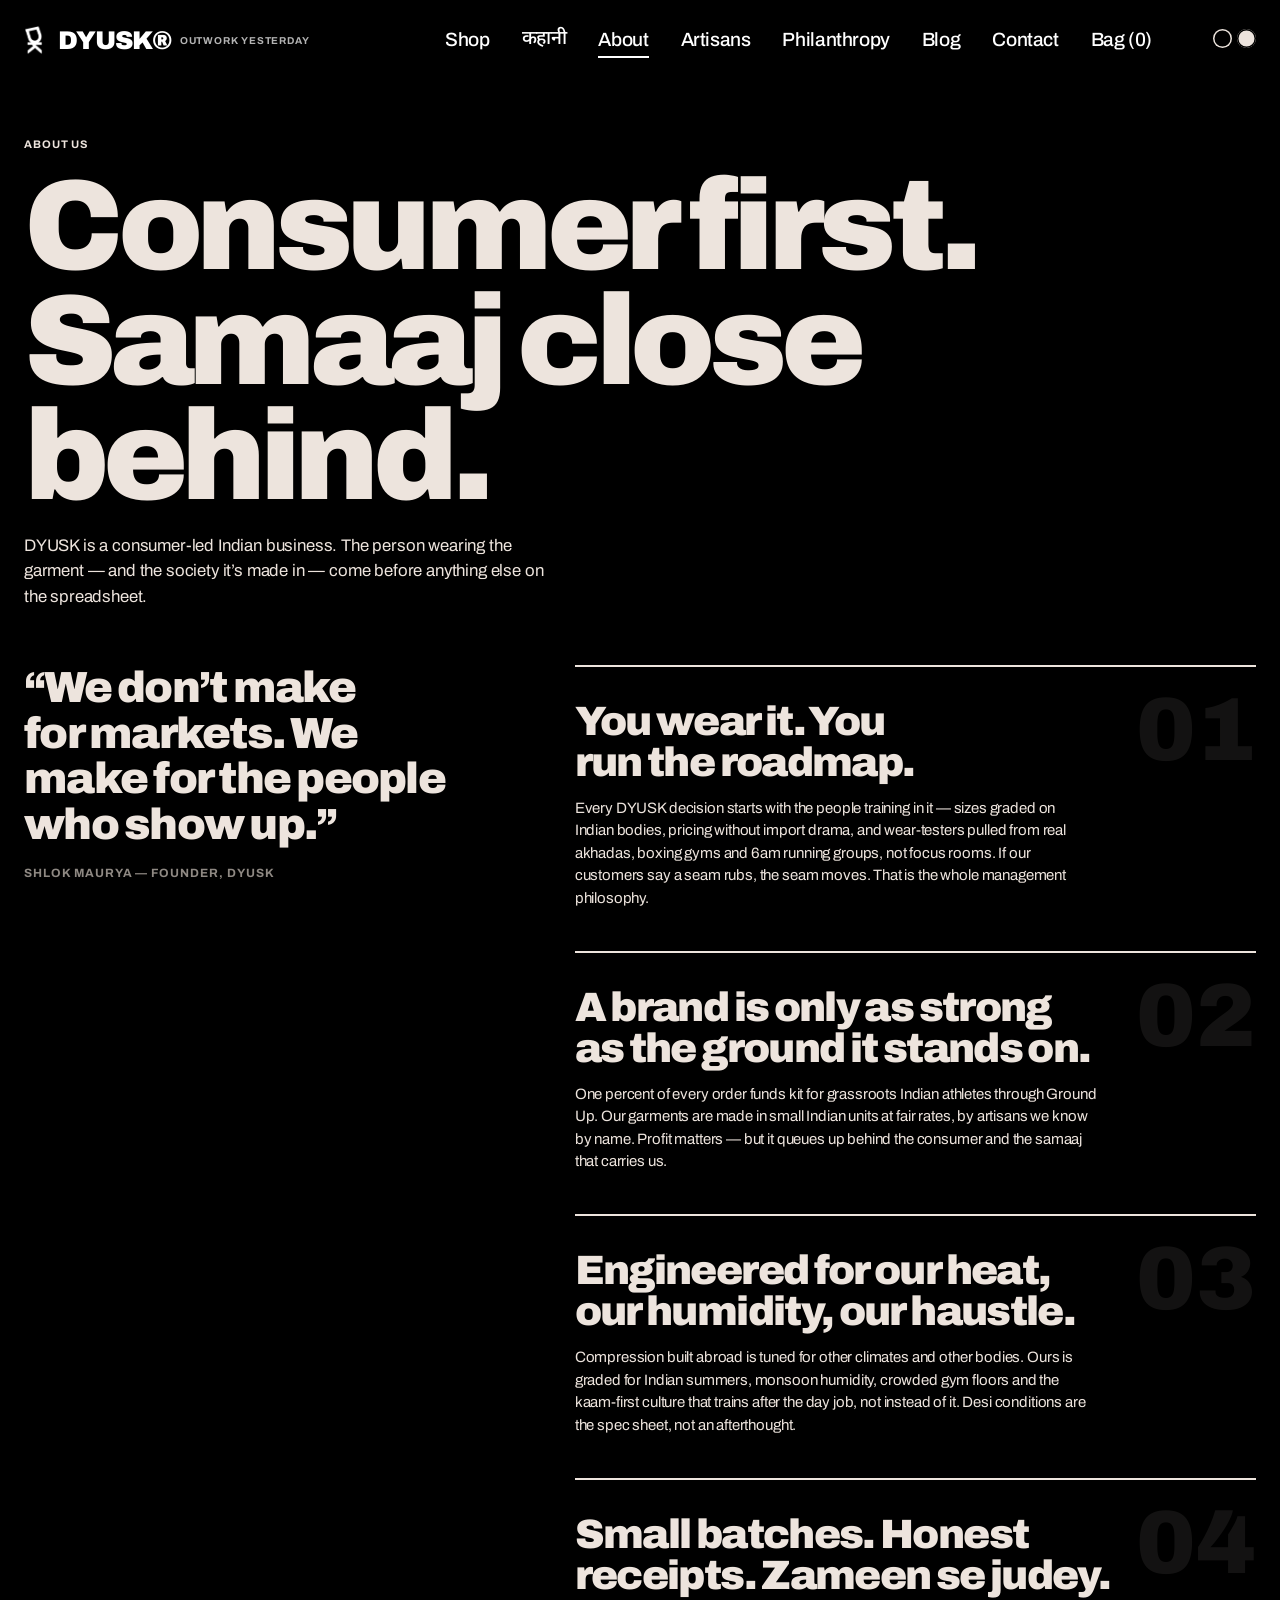
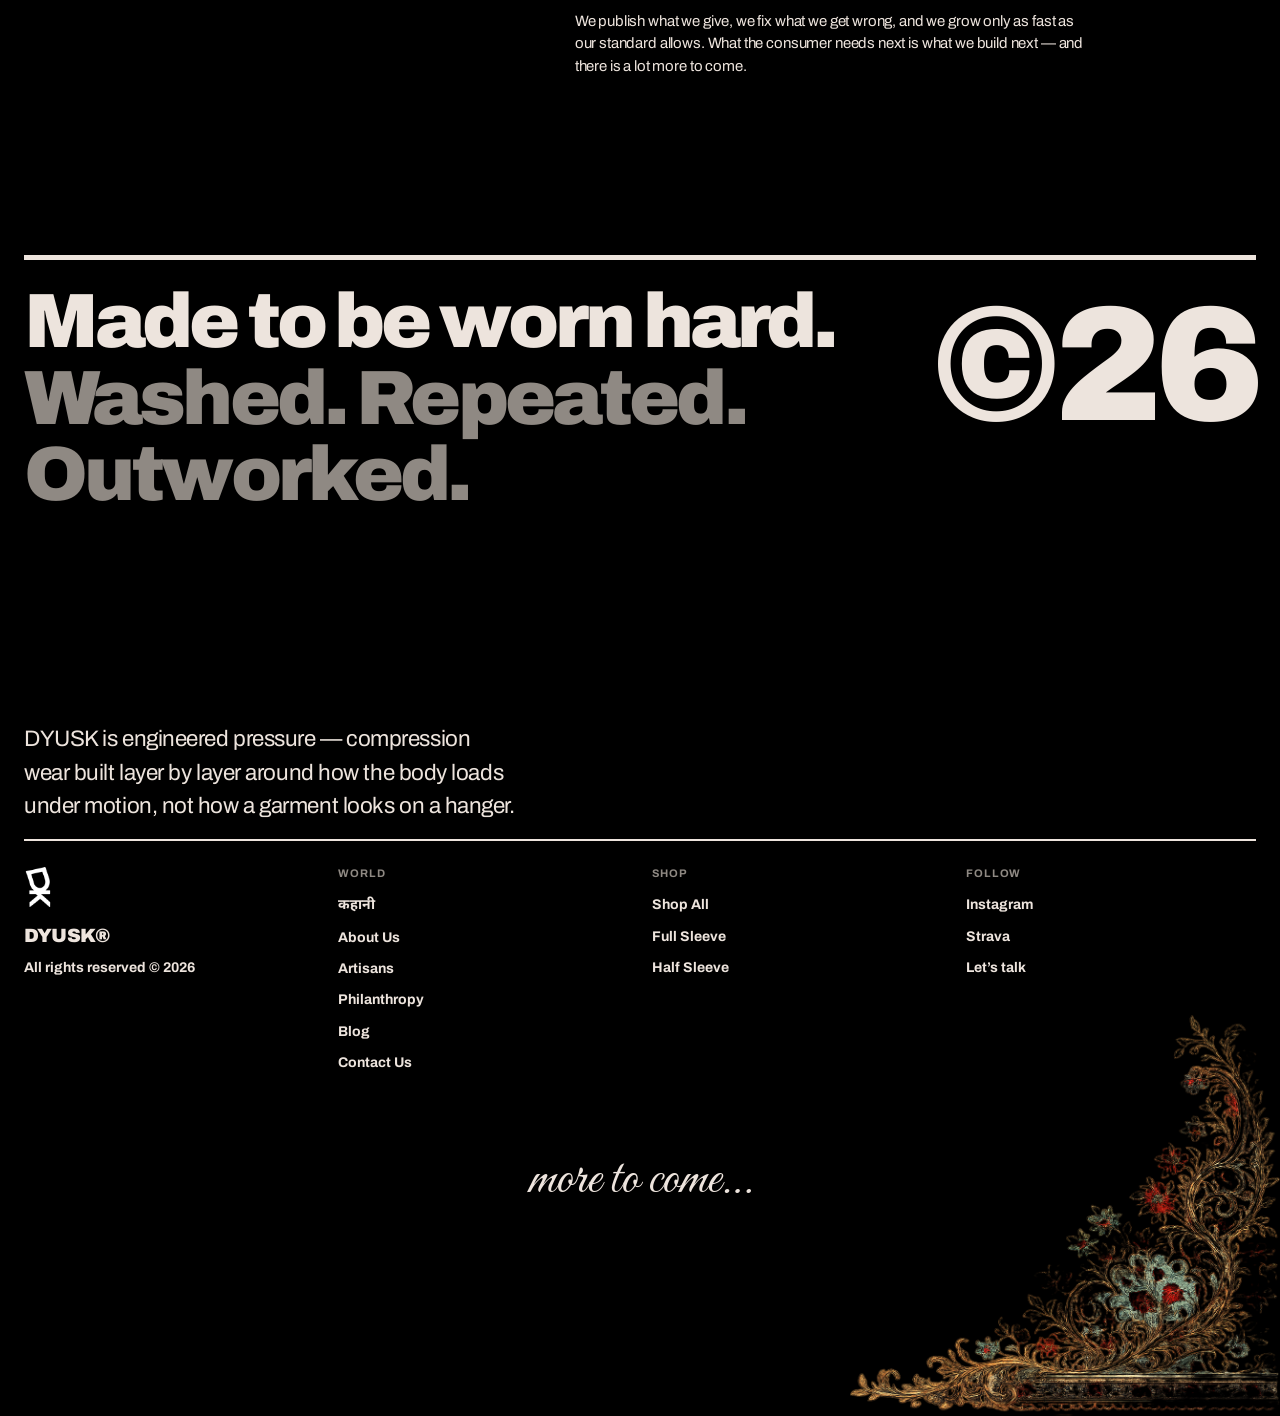
==== commit fa7a804b: "Add blog section, heritage imagery, and tone down thread animation - Remove the floating red auto-la" ====
--- a/about.html
+++ b/about.html
@@ -37,6 +37,7 @@
       <li><a class="link-hover" href="about.html">About</a></li>
       <li><a class="link-hover" href="artisans.html">Artisans</a></li>
       <li><a class="link-hover" href="philanthropy.html">Philanthropy</a></li>
+      <li><a class="link-hover" href="blog.html">Blog</a></li>
       <li><a class="link-hover" href="contact.html">Contact</a></li>
       <li><button class="cart-btn link-hover" type="button" aria-label="Open bag">Bag (<span class="cart-count">0</span>)</button></li>
     </ul>
@@ -51,6 +52,7 @@
     <a href="about.html">About Us</a>
     <a href="artisans.html">Artisans</a>
     <a href="philanthropy.html">Philanthropy</a>
+    <a href="blog.html">Blog</a>
     <a href="contact.html">Contact Us</a>
     <button class="cart-btn mm-bag" type="button" aria-label="Open bag">Bag (<span class="cart-count">0</span>)</button>
   </nav>
@@ -118,6 +120,7 @@
         <li><a class="link-hover" href="about.html">About Us</a></li>
         <li><a class="link-hover" href="artisans.html">Artisans</a></li>
         <li><a class="link-hover" href="philanthropy.html">Philanthropy</a></li>
+        <li><a class="link-hover" href="blog.html">Blog</a></li>
         <li><a class="link-hover" href="contact.html">Contact Us</a></li>
       </ul>
     </div>
--- a/assets/css/site.css
+++ b/assets/css/site.css
@@ -205,21 +205,41 @@
 /* mobile: dots sit above the PDP sticky buy bar's height so they never overlap it */
 @media (max-width:767px){ #theme-switcher{ top:auto; bottom:88px; } }
 
-/* ---------- preloader ---------- */
+/* ---------- preloader — shop shutter rolls open over 4s ---------- */
 #preloader{
   position:fixed; inset:0; z-index:100;
+  overflow:hidden;
+}
+#preloader .shutter{
+  position:absolute; inset:0;
   display:flex; align-items:center; justify-content:center;
-  background:#000; color:var(--cream);
-  transition:clip-path .9s var(--ease);
-  clip-path:inset(0 0 0 0);
-}
-#preloader.done{ clip-path:inset(0 0 100% 0); pointer-events:none; }
+  background:
+    repeating-linear-gradient(180deg, #2c2c2c 0, #2c2c2c 16px, #0e0e0e 16px, #0e0e0e 19px),
+    linear-gradient(180deg,#333,#0a0a0a);
+  box-shadow:inset 0 -12px 26px rgba(0,0,0,.65);
+  color:var(--cream);
+  animation:shutterUp 4s cubic-bezier(.6,.02,.2,1) forwards;
+  will-change:transform;
+}
+#preloader .shutter-bar{
+  position:absolute; left:0; right:0; bottom:0; height:16px;
+  background:linear-gradient(180deg,#4d4d4d,#0d0d0d);
+  box-shadow:0 6px 16px rgba(0,0,0,.55), inset 0 2px 0 rgba(255,255,255,.08);
+}
 #preloader .pre-word{
+  position:relative; z-index:2;
   font-size:clamp(3rem,14vw,11rem); font-weight:900; letter-spacing:-.05em; line-height:1;
 }
-#preloader .pre-count{
-  position:absolute; right:var(--gut); bottom:24px;
-  font-size:1.4rem; font-weight:700;
+#preloader.done{ display:none; }
+
+@keyframes shutterUp{
+  0%{ transform:translateY(0); }
+  5%{ transform:translateY(0); }        /* motor engages */
+  9%{ transform:translateY(-2%); }      /* jolt as the lock releases */
+  55%{ transform:translateY(-58%); }    /* steady roll-up */
+  90%{ transform:translateY(-97%); }    /* fast finish */
+  96%{ transform:translateY(-102%); }   /* slight overshoot */
+  100%{ transform:translateY(-100%); }  /* settles fully open */
 }
 
 /* ---------- hero ---------- */
@@ -292,8 +312,10 @@
   .g-b{ grid-column:11 / span 5; align-self:end; }
 }
 
-/* product tile — front photo, hover wipes in the back view */
-.pcard{ display:block; }
+/* product tile — front photo, hover wipes in the back view.
+   Positioned above #threadLabels (z-index:2) so the curved thread
+   text passes behind product photos instead of cutting across them. */
+.pcard{ display:block; position:relative; z-index:3; }
 .pcard .media{
   position:relative; overflow:hidden;
   background:var(--tile); aspect-ratio:9/12;
@@ -821,8 +843,13 @@
 }
 @media (min-width:768px){ .artisan-grid{ grid-template-columns:repeat(2,1fr); } }
 .ag-card{
-  background:var(--bg); padding:3rem 1.8rem 2.4rem;
+  background:var(--bg); padding:0 0 2.4rem;
   display:flex; flex-direction:column; gap:1.1rem;
+}
+.ag-card > *:not(.ag-photo){ padding-left:1.8rem; padding-right:1.8rem; }
+.ag-photo{
+  display:block; width:100%; aspect-ratio:16/9; object-fit:cover;
+  filter:grayscale(1) contrast(1.06); margin-bottom:.5rem;
 }
 .ag-num{
   font-size:.6875rem; font-weight:700; letter-spacing:.08em; text-transform:uppercase;
@@ -835,6 +862,27 @@
   letter-spacing:-.04em; line-height:1; text-wrap:balance;
 }
 .ag-card p{ max-width:46ch; letter-spacing:-.01em; }
+
+/* ---------- blog grid (blog.html) ---------- */
+.blog-grid{
+  margin:0 var(--gut) var(--gap-sec);
+  display:grid; gap:2.5rem 1.8rem; grid-template-columns:1fr;
+}
+@media (min-width:700px){ .blog-grid{ grid-template-columns:repeat(2,1fr); } }
+@media (min-width:1100px){ .blog-grid{ grid-template-columns:repeat(3,1fr); } }
+.bt-card{ display:flex; flex-direction:column; gap:.6rem; }
+.bt-media{ background:var(--tile); aspect-ratio:4/3; overflow:hidden; margin-bottom:.4rem; }
+.bt-media img{ display:block; width:100%; height:100%; object-fit:cover; filter:grayscale(1) contrast(1.06); }
+.bt-tag{
+  font-size:.6875rem; font-weight:700; text-transform:uppercase; letter-spacing:.08em;
+  color:var(--accent);
+}
+.bt-card h2{
+  font-size:clamp(1.2rem,2.4vw,1.5rem); font-weight:900;
+  letter-spacing:-.03em; line-height:1.05; text-wrap:balance;
+}
+.bt-date{ font-size:.75rem; opacity:.55; }
+.bt-card p{ max-width:46ch; letter-spacing:-.01em; font-size:.95rem; }
 
 /* ---------- about — hero + sticky split (about.html) ---------- */
 .about-hero{ padding:8.5rem var(--gut) 0; margin-bottom:3.5rem; }
@@ -891,6 +939,39 @@
 }
 @media (min-width:1024px){
   .shop-layout .shop-grid{ grid-template-columns:repeat(3,1fr); gap:2.5rem 1.5rem; }
+}
+
+/* ---------- cinematic scroll showcase (shop.html) — grayscale-to-colour
+   reveal pinned to scroll progress, copy steps cascade in behind it ---------- */
+.cine{ margin-bottom:5rem; }
+.cine-panel{ margin-bottom:4rem; }
+.cine-pin{ display:grid; gap:2rem; padding:0 var(--gut); }
+.cine-media{
+  position:relative; aspect-ratio:3/4; max-width:480px; margin:0 auto;
+  overflow:hidden; background:var(--tile); order:1;
+}
+.cine-img{ position:absolute; inset:0; width:100%; height:100%; object-fit:contain; filter:grayscale(1) contrast(1.05) brightness(1.05); }
+.cine-reveal{ position:absolute; inset:0; clip-path:inset(0 0 100% 0); will-change:clip-path; }
+.cine-reveal .cine-img{ filter:none; }
+@media (max-width:899px){ .cine-reveal{ clip-path:inset(0 0 0 0) !important; } }
+.cine-copy{ order:2; display:flex; flex-direction:column; gap:1.6rem; }
+.cine-copy h2{ font-size:clamp(2rem,4.5vw,3.5rem); font-weight:900; letter-spacing:-.04em; line-height:1; margin:.5rem 0; text-wrap:balance; }
+.cine-price{ font-size:1.1rem; font-weight:700; letter-spacing:-.01em; }
+.cine-copy p{ max-width:48ch; letter-spacing:-.01em; padding-top:1.4rem; border-top:1px solid currentColor; }
+.cine-label{ display:block; font-size:.6875rem; font-weight:700; text-transform:uppercase; letter-spacing:.08em; color:var(--muted); margin-bottom:.7rem; }
+.cine-swatches{ display:flex; gap:.6rem; }
+.cine-swatches span{ width:28px; height:28px; border-radius:50%; box-shadow:inset 0 0 0 1px rgba(0,0,0,.25),0 0 0 1px currentColor; display:block; }
+.cine-step{ opacity:0; transform:translateY(28px); transition:opacity .8s ease,transform .8s cubic-bezier(.16,1,.3,1); }
+@media (max-width:899px){ .cine-step.in{ opacity:1; transform:none; } }
+@media (min-width:900px){
+  .cine{ margin-bottom:var(--gap-sec); }
+  .cine-panel{ position:relative; height:220vh; margin-bottom:0; }
+  .cine-pin{ position:sticky; top:0; height:100vh; grid-template-columns:1fr 1fr; align-items:center; gap:5rem; padding:0 var(--gut); }
+  .cine-media{ max-width:none; height:66vh; aspect-ratio:auto; margin:0; }
+  .cine-copy{ max-width:460px; }
+  .cine-panel.reversed .cine-media{ order:2; }
+  .cine-panel.reversed .cine-copy{ order:1; }
+  .cine-step.on{ opacity:1; transform:none; }
 }
 
 /* ---------- philanthropy — ground up hero + ledger (philanthropy.html) ---------- */
@@ -1288,7 +1369,7 @@
 }
 #threadLayer svg{ display:block; width:100%; height:100%; overflow:visible; }
 #threadLayer .thread-shadow{ stroke:var(--thread-sh); }
-#threadLayer .thread-core{ stroke:var(--thread); transition:stroke .4s ease; }
+#threadLayer .thread-core{ stroke:var(--thread); opacity:.6; transition:stroke .4s ease; }
 /* dashed "stitch" strand hidden — the thread now reads as one clean line */
 #threadLayer .thread-ply{ display:none; }
 
@@ -1308,25 +1389,6 @@
   .scatter .sc-link{ display:none; }
 }
 #threadLabels a{ pointer-events:auto; }
-
-/* the sewing needle that rides the thread-track as you scroll, spooling
-   the thread out behind it, with the section written under it */
-#threadAuto{
-  position:absolute; top:0; left:0; z-index:3; display:none;
-  pointer-events:none; opacity:0; transition:opacity .4s ease; will-change:transform;
-}
-@media (min-width:900px){ #threadAuto{ display:block; } }
-#threadAuto.on{ opacity:1; }
-#threadAuto img{
-  display:block; width:80px; height:auto; margin:0 auto;
-  filter:brightness(0); transition:filter .4s ease;
-}
-html[data-theme="dark"] #threadAuto img{ filter:none; }
-#threadAuto .ta-label{
-  display:block; margin-top:3px; text-align:center; white-space:nowrap;
-  font-family:'Archivo','Noto Sans Devanagari',sans-serif; font-weight:900;
-  text-transform:uppercase; letter-spacing:.06em; font-size:.72rem; color:var(--accent);
-}
 #threadLabels .tlabel{
   font-family:var(--font); font-weight:900; letter-spacing:-.02em;
   fill:var(--fg); transition:fill .25s ease;
